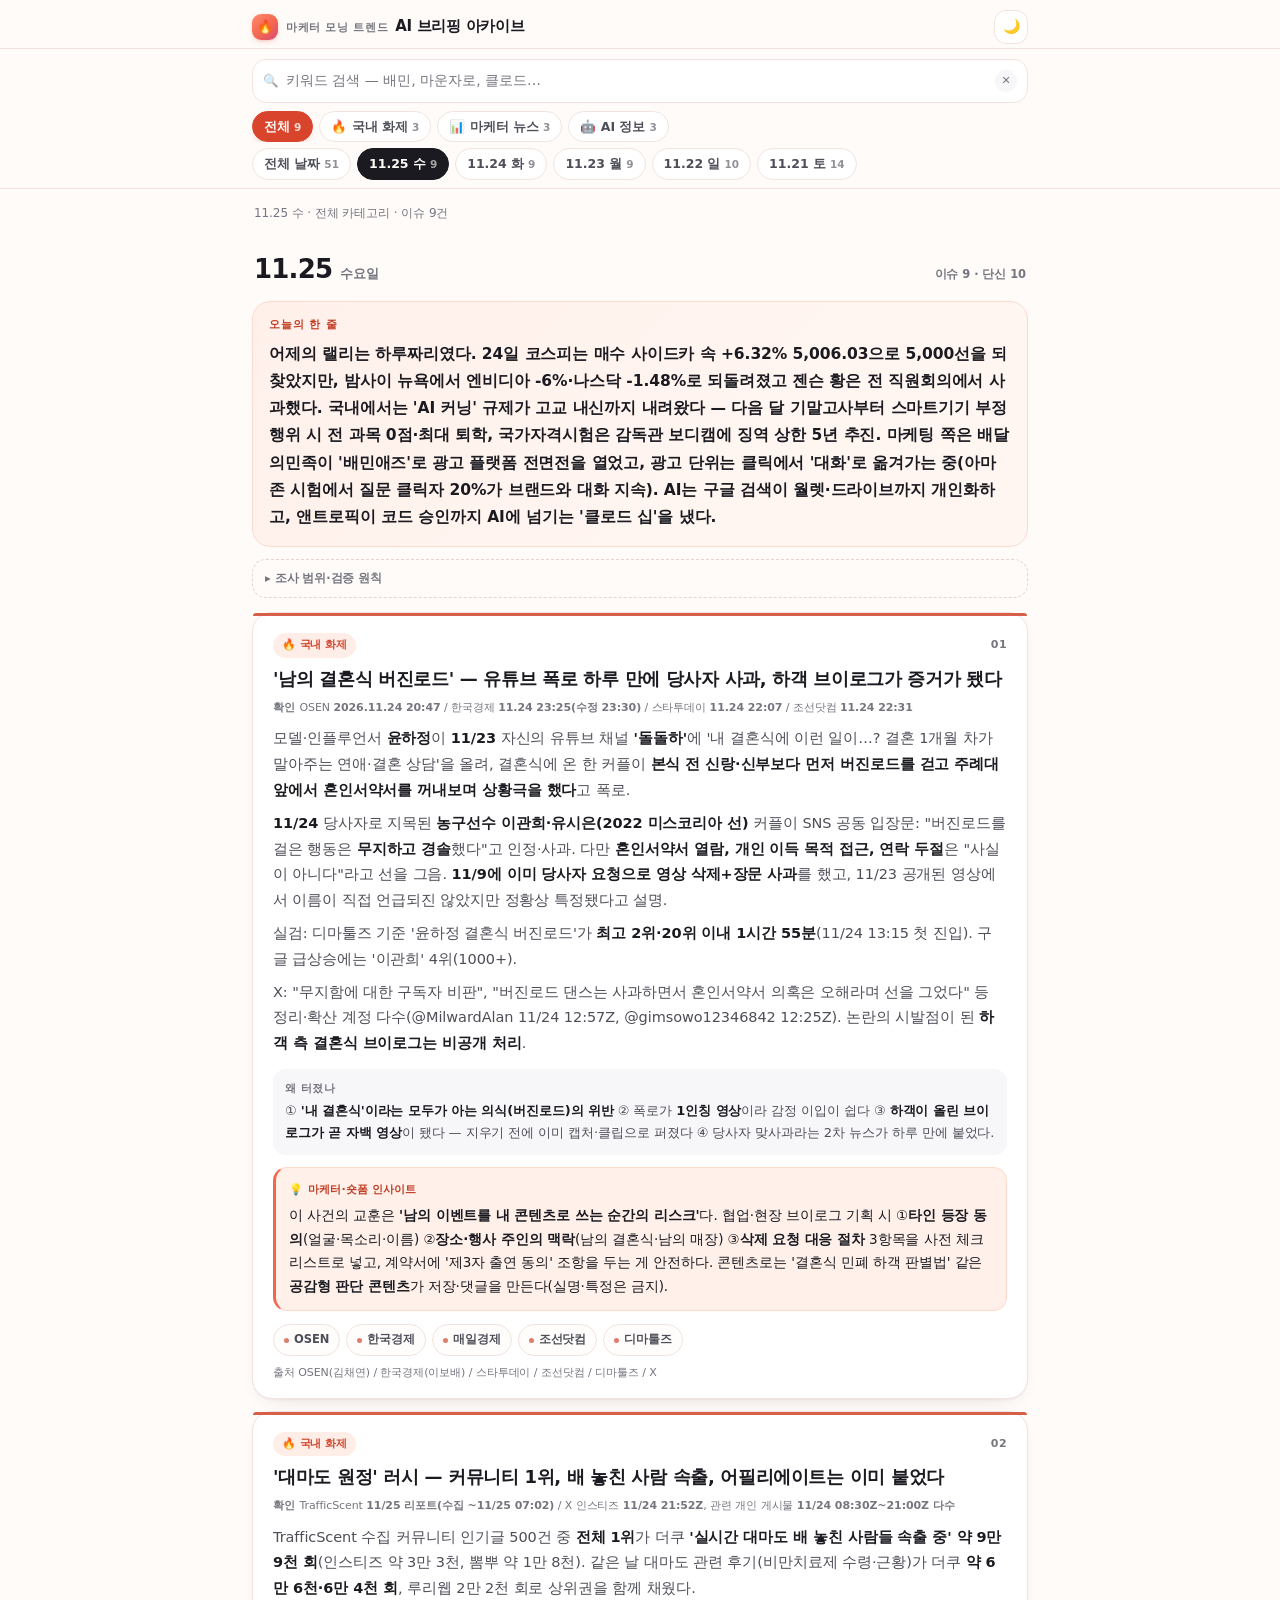
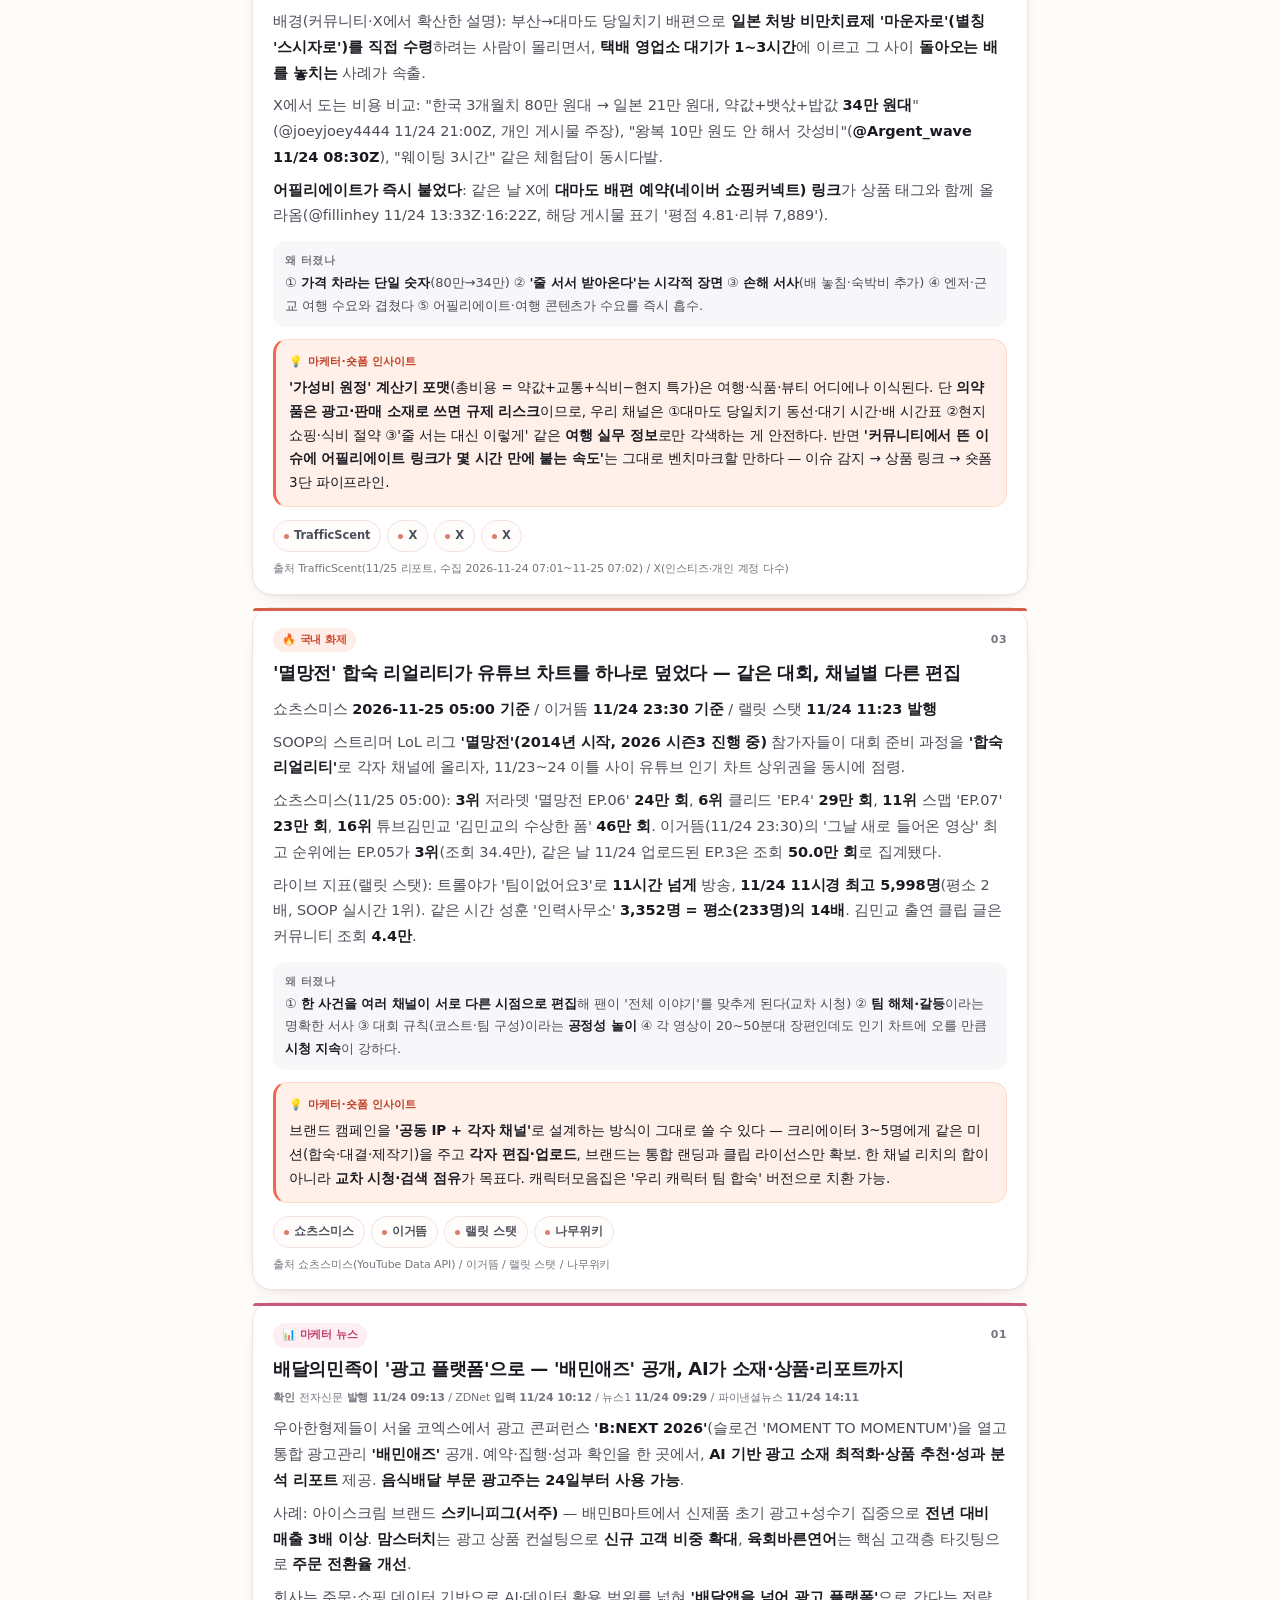
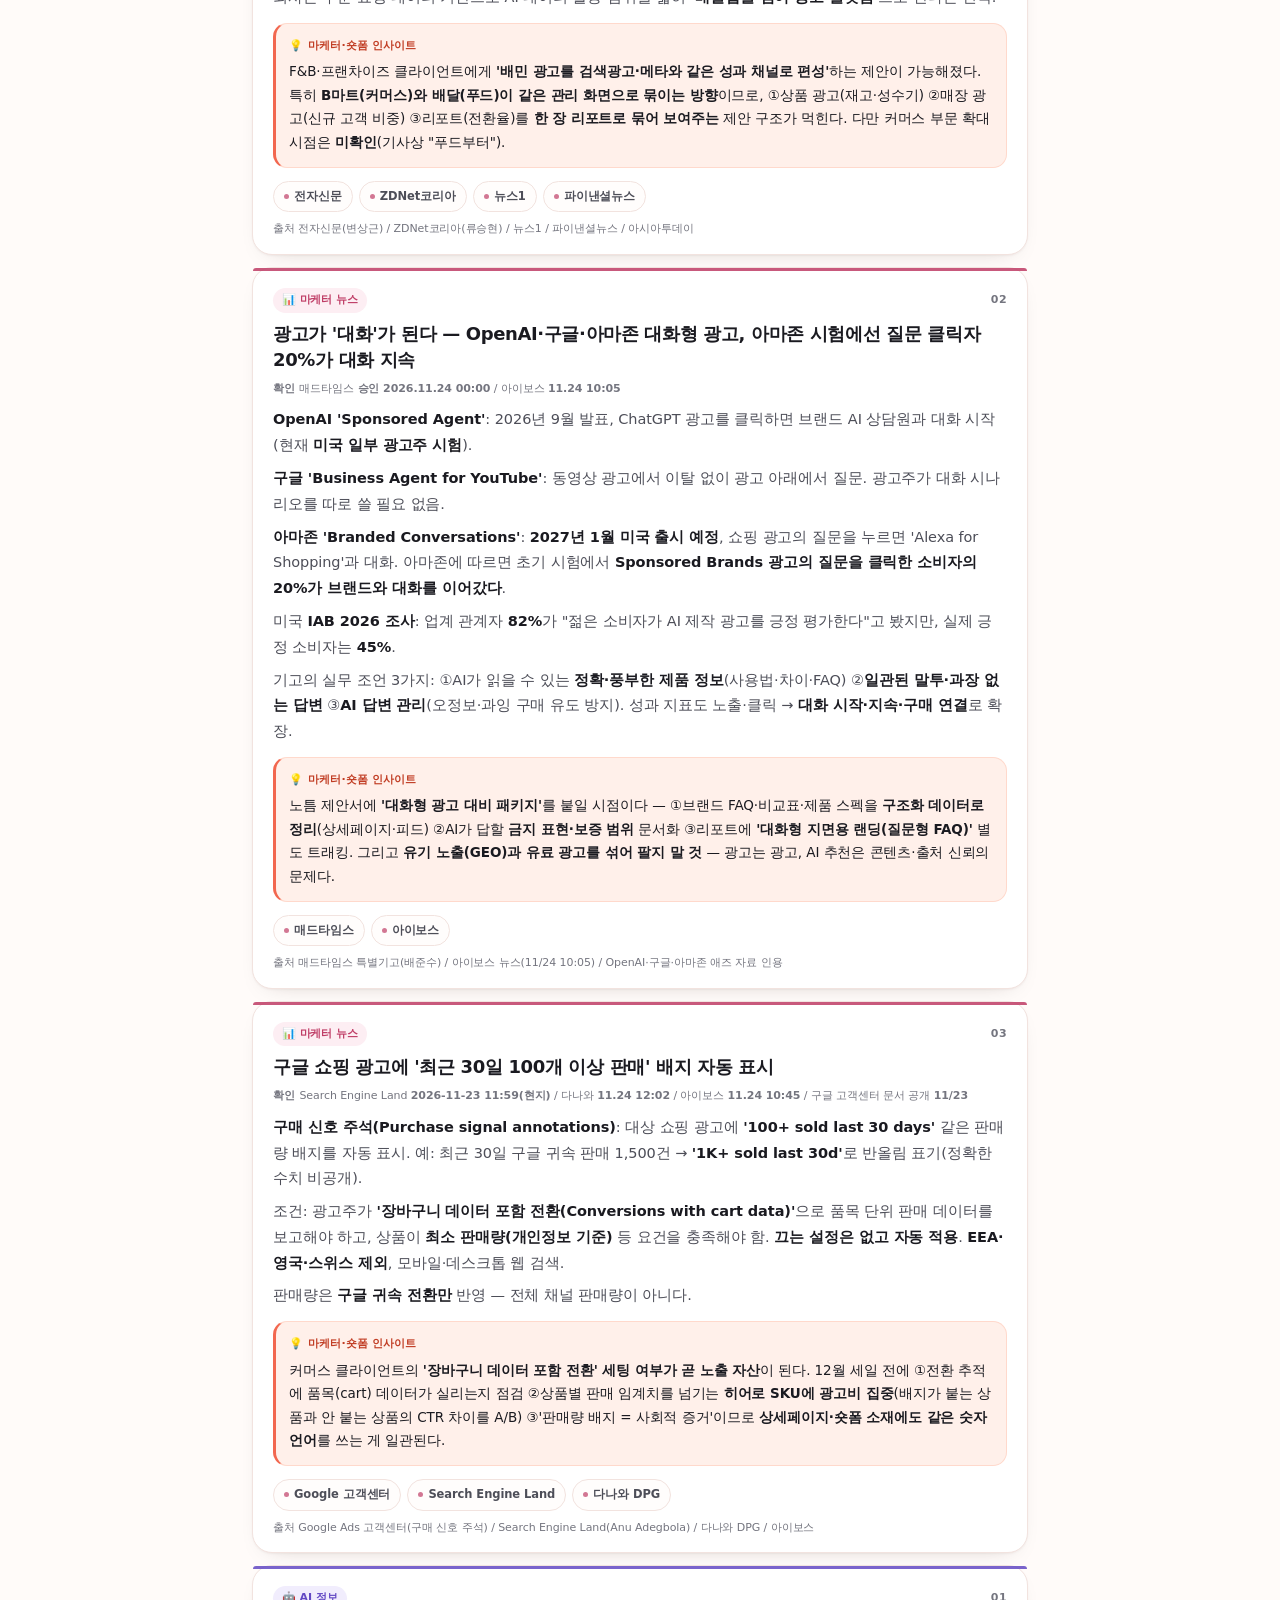
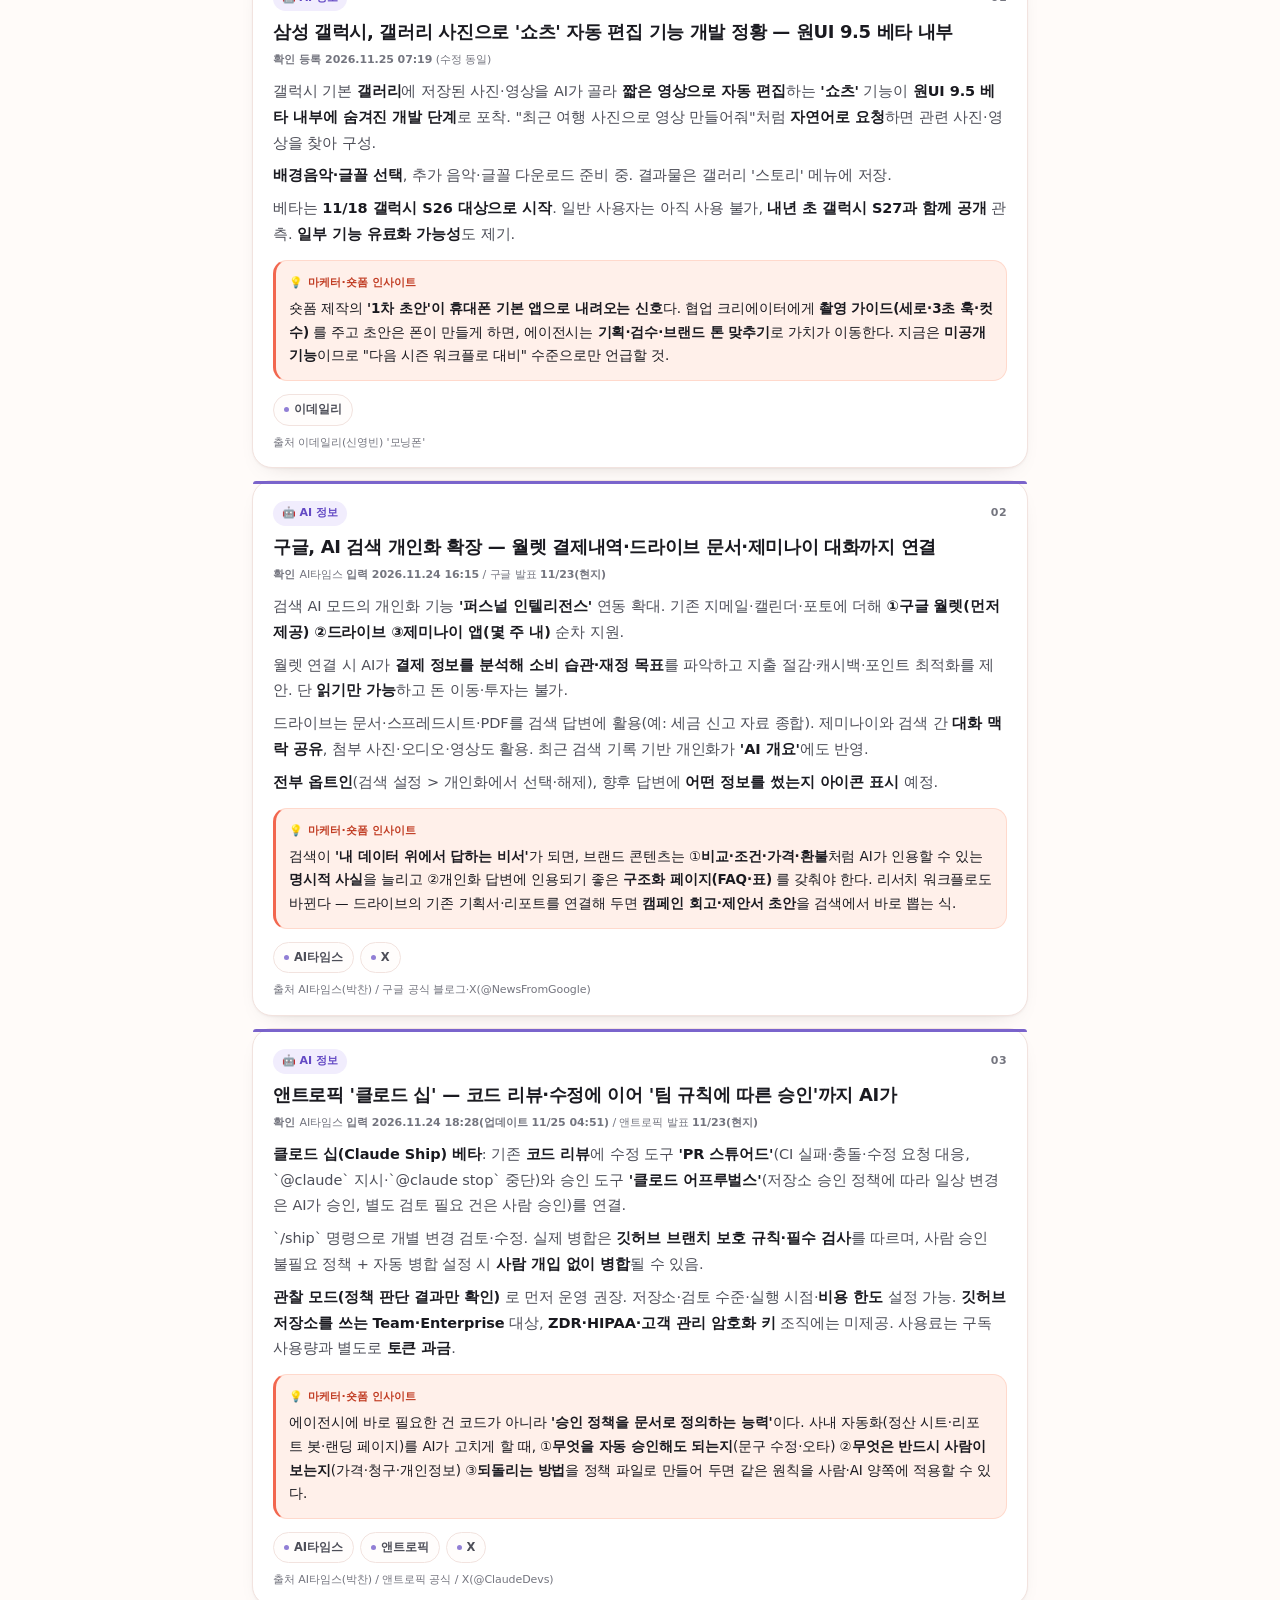
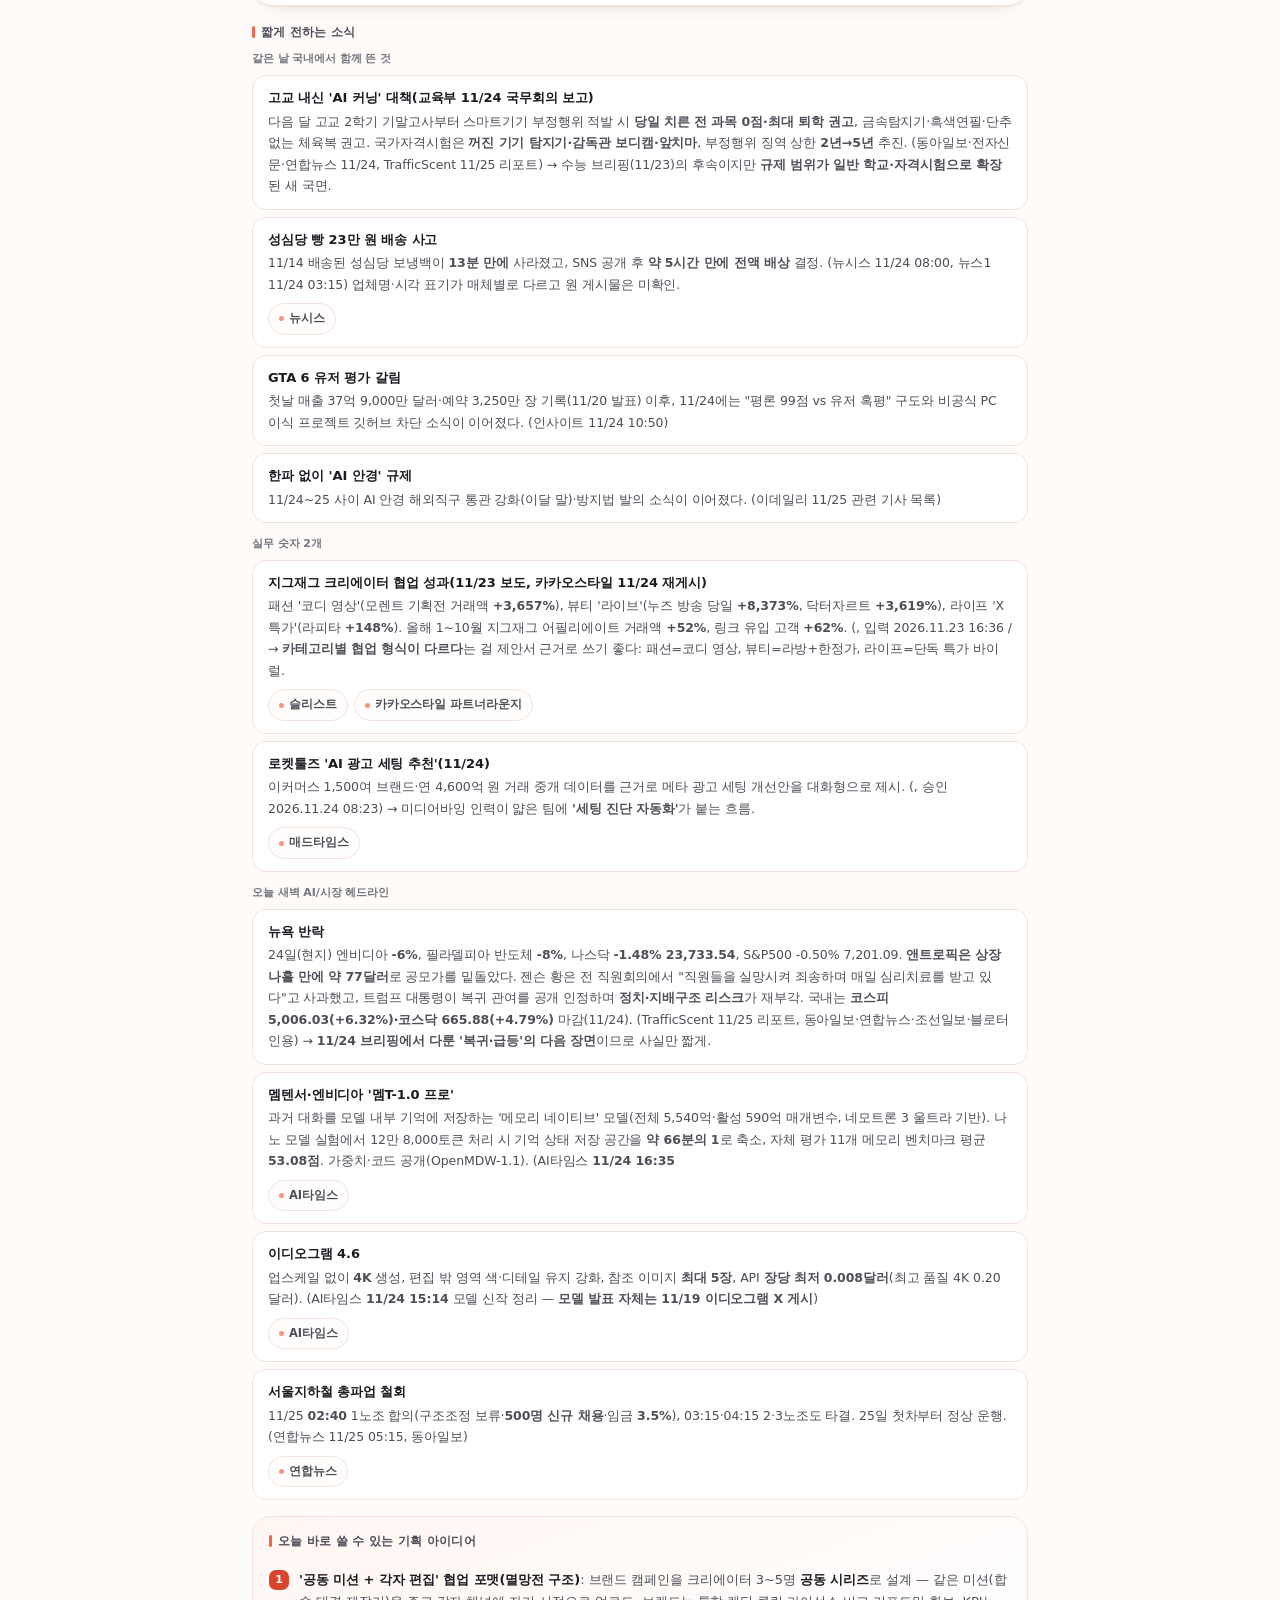
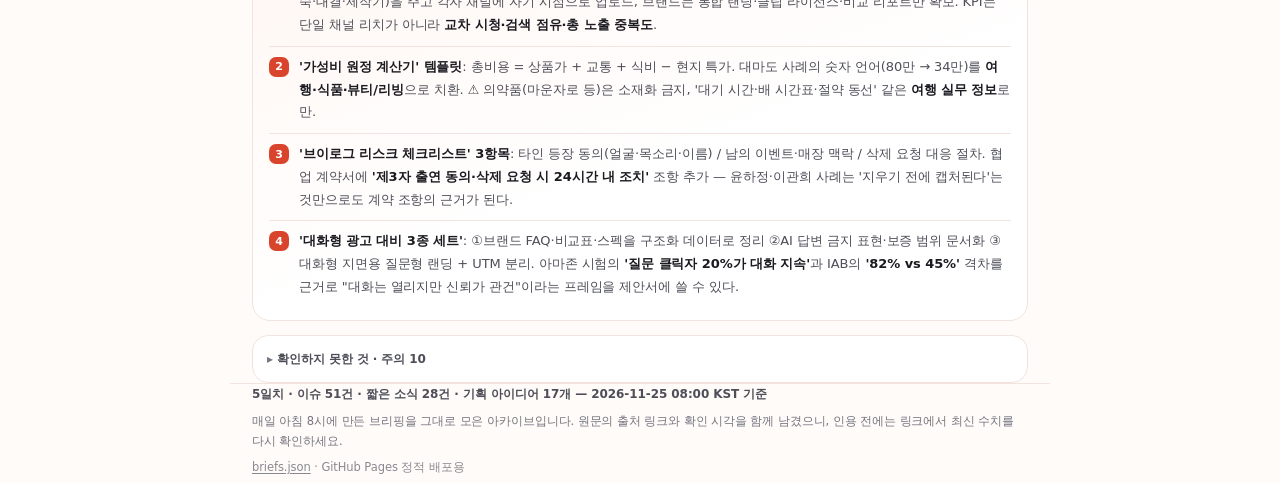
==== index.html @ ccf25262 "Deploy morning trend brief site (2026-11-21 ~ 11-25)" ====
<!doctype html>
<html lang="ko" data-theme="light">
<head>
<meta charset="utf-8">
<meta name="viewport" content="width=device-width, initial-scale=1, viewport-fit=cover">
<meta name="color-scheme" content="light dark">
<meta name="theme-color" content="#FFFBF9">
<title>모닝 트렌드 브리핑 · 마케터 AI 브리핑 아카이브</title>
<meta name="description" content="매일 아침 8시, 국내 화제·마케터 뉴스·AI 정보를 한 장에 정리한 마케터 모닝 트렌드 브리핑 아카이브. 날짜·카테고리·키워드로 검색.">
<link rel="manifest" href="./manifest.webmanifest">
<link rel="icon" href="./assets/icon-192.png" sizes="192x192" type="image/png">
<link rel="apple-touch-icon" href="./assets/apple-touch-icon.png">
<meta name="apple-mobile-web-app-capable" content="yes">
<meta name="apple-mobile-web-app-status-bar-style" content="default">
<meta name="apple-mobile-web-app-title" content="모닝 브리핑">
<link rel="stylesheet" href="./styles.css">
</head>
<body>
<a class="skip-link" href="#main">본문으로 바로 가기</a>

<header class="app-header" id="app-header">
  <div class="wrap header-inner">
    <div class="brand-row">
      <div class="brand">
        <span class="brand-mark" aria-hidden="true">🔥</span>
        <div class="brand-text">
          <p class="brand-kicker">마케터 모닝 트렌드</p>
          <p class="brand-title">AI 브리핑 아카이브</p>
        </div>
      </div>
      <button type="button" class="icon-btn" id="theme-toggle" aria-label="다크 모드로 전환">
        <span aria-hidden="true">🌙</span>
      </button>
    </div>
  </div>
</header>

<div class="filter-bar" id="filter-bar">
  <div class="wrap">
    <form class="search" id="search-form" role="search">
      <span class="search-icon" aria-hidden="true">🔍</span>
      <label class="visually-hidden" for="search-input">브리핑 키워드 검색</label>
      <input
        type="search"
        id="search-input"
        name="q"
        placeholder="키워드 검색 — 배민, 마운자로, 클로드…"
        autocomplete="off"
        autocapitalize="off"
        spellcheck="false"
        enterkeyhint="search">
      <button type="button" class="search-clear" id="search-clear" aria-label="검색어 지우기" hidden>✕</button>
    </form>

    <nav class="tabs" id="tabs" aria-label="카테고리 필터"></nav>
    <nav class="dates" id="dates" aria-label="날짜 선택"></nav>
  </div>
</div>

<main id="main" class="wrap" tabindex="-1">
  <p class="status" id="status" role="status" aria-live="polite"></p>
  <div id="results"></div>
</main>

<footer class="app-footer wrap">
  <p class="footer-meta" id="footer-meta">불러오는 중…</p>
  <p class="footer-note">
    매일 아침 8시에 만든 브리핑을 그대로 모은 아카이브입니다. 원문의 출처 링크와 확인 시각을 함께 남겼으니,
    인용 전에는 링크에서 최신 수치를 다시 확인하세요.
  </p>
  <p class="footer-note footer-note--dim">
    <a href="./data/briefs.json">briefs.json</a> · GitHub Pages 정적 배포용
  </p>
</footer>

<!-- file:// 로 열 때 fetch가 막히는 경우를 위한 오프라인 사본 (build_briefs.py가 생성) -->
<script src="./data/briefs.js" defer></script>
<script src="./app.js" defer></script>
</body>
</html>
---- styles.css ----
/* 모닝 트렌드 브리핑 — 모바일 우선 매거진 카드 UI
   순수 CSS. 외부 폰트/아이콘 요청 없음(GitHub Pages · 오프라인 동작). */

/* ---------- tokens ---------- */
:root {
  --bg: #fffbf9;
  --bg-soft: #fff6f2;
  --elev: #ffffff;
  --ink: #1a1a20;
  --ink-2: #4d4e58;
  --ink-3: #74757f;
  --line: #f2e3df;
  --line-strong: #e9d2cc;
  --accent: #f2674f;
  --accent-strong: #d9452c;
  --accent-ink: #c13d24;
  --accent-soft: #fff0ea;
  --accent-soft-line: #ffd9cc;
  --trend: #d1452c;
  --trend-soft: #ffeee8;
  --marketing: #bf3d66;
  --marketing-soft: #fdeef3;
  --ai: #6349c4;
  --ai-soft: #f1edfd;
  --why-bg: #f7f7f9;
  --chip-bg: #fffdfc;
  --header-bg: rgba(255, 251, 249, 0.9);
  --shadow: 0 1px 2px rgba(40, 20, 15, 0.04), 0 8px 24px -18px rgba(40, 20, 15, 0.35);
  --mark-bg: #ffe07a;
  --mark-ink: #241c00;
  --focus: #2f6fed;
  --radius: 20px;
}

[data-theme="dark"] {
  --bg: #131216;
  --bg-soft: #1a181d;
  --elev: #1d1b21;
  --ink: #f4f1f5;
  --ink-2: #c9c5ce;
  --ink-3: #918d99;
  --line: #2d2a32;
  --line-strong: #3b3743;
  --accent: #ff7c64;
  --accent-strong: #ff9a86;
  --accent-ink: #ff9a86;
  --accent-soft: #2a1c1a;
  --accent-soft-line: #4a2a24;
  --trend: #ff9b84;
  --trend-soft: #2b1d19;
  --marketing: #ff93b3;
  --marketing-soft: #2b1a20;
  --ai: #bcaeff;
  --ai-soft: #211c31;
  --why-bg: #232128;
  --chip-bg: #232128;
  --header-bg: rgba(19, 18, 22, 0.9);
  --shadow: 0 1px 2px rgba(0, 0, 0, 0.4), 0 10px 30px -20px rgba(0, 0, 0, 0.8);
  --mark-bg: #7d6200;
  --mark-ink: #fff3c4;
}

/* ---------- base ---------- */
*, *::before, *::after { box-sizing: border-box; }

html { -webkit-text-size-adjust: 100%; }

body {
  margin: 0;
  background: var(--bg);
  color: var(--ink);
  font-family: "Pretendard Variable", Pretendard, -apple-system, BlinkMacSystemFont,
    "Apple SD Gothic Neo", "Malgun Gothic", system-ui, "Segoe UI", Roboto, sans-serif;
  font-size: 15px;
  line-height: 1.7;
  letter-spacing: -0.005em;
  -webkit-font-smoothing: antialiased;
  text-rendering: optimizeLegibility;
  overflow-wrap: anywhere;
}

a { color: var(--accent-ink); }
a:hover { color: var(--accent); }
.inline-link {
  color: var(--accent-ink);
  text-decoration: underline;
  text-decoration-thickness: 1px;
  text-underline-offset: 2px;
}

button { font: inherit; color: inherit; }

:focus-visible {
  outline: 2px solid var(--focus);
  outline-offset: 2px;
  border-radius: 6px;
}

mark {
  background: var(--mark-bg);
  color: var(--mark-ink);
  border-radius: 3px;
  padding: 0 1px;
}

.visually-hidden {
  position: absolute;
  width: 1px; height: 1px;
  margin: -1px; padding: 0;
  overflow: hidden;
  clip: rect(0 0 0 0);
  white-space: nowrap;
  border: 0;
}

.skip-link {
  position: absolute;
  left: -9999px;
  top: 8px;
  z-index: 100;
  padding: 10px 14px;
  background: var(--elev);
  border: 1px solid var(--line-strong);
  border-radius: 10px;
  font-size: 13px;
}
.skip-link:focus { left: 16px; }

.wrap {
  width: 100%;
  max-width: 760px;
  margin: 0 auto;
  padding: 0 16px;
}

/* ---------- header ---------- */
.app-header { padding: 10px 0 4px; }

.filter-bar {
  position: sticky;
  top: 0;
  z-index: 30;
  background: var(--header-bg);
  -webkit-backdrop-filter: saturate(180%) blur(16px);
  backdrop-filter: saturate(180%) blur(16px);
  border-top: 1px solid var(--line);
  border-bottom: 1px solid var(--line);
  padding: 8px 0 2px;
  transition: box-shadow 0.2s ease;
}
.filter-bar.is-stuck { box-shadow: 0 10px 24px -20px rgba(60, 25, 18, 0.55); }

.header-inner { display: flex; flex-direction: column; }

.brand-row {
  display: flex;
  align-items: center;
  justify-content: space-between;
  gap: 10px;
}

.brand { display: flex; align-items: center; gap: 8px; min-width: 0; }

.brand-mark {
  display: grid;
  place-items: center;
  width: 26px; height: 26px;
  border-radius: 9px;
  background: linear-gradient(140deg, #ff8a6e, #f2674f 55%, #d94b7a);
  font-size: 13px;
  box-shadow: 0 2px 6px -3px rgba(217, 75, 61, 0.7);
  flex: none;
}

.brand-text { display: flex; align-items: baseline; gap: 7px; min-width: 0; }
.brand-kicker {
  margin: 0;
  font-size: 10.5px;
  font-weight: 700;
  letter-spacing: 0.06em;
  color: var(--ink-3);
  white-space: nowrap;
}
.brand-title {
  margin: 0;
  font-size: 14px;
  font-weight: 800;
  letter-spacing: -0.02em;
  white-space: nowrap;
  overflow: hidden;
  text-overflow: ellipsis;
}

.icon-btn {
  flex: none;
  width: 34px; height: 34px;
  display: grid;
  place-items: center;
  border: 1px solid var(--line);
  border-radius: 12px;
  background: var(--elev);
  font-size: 14px;
  cursor: pointer;
  transition: border-color 0.15s ease, transform 0.15s ease;
}
.icon-btn:hover { border-color: var(--line-strong); }
.icon-btn:active { transform: scale(0.96); }

/* search */
.search {
  position: relative;
  display: flex;
  align-items: center;
  background: var(--elev);
  border: 1px solid var(--line);
  border-radius: 14px;
  padding: 0 10px;
  transition: border-color 0.15s ease, box-shadow 0.15s ease;
}
.search:focus-within {
  border-color: var(--accent);
  box-shadow: 0 0 0 3px color-mix(in srgb, var(--accent) 16%, transparent);
}
.search-icon { font-size: 12.5px; opacity: 0.6; margin-right: 7px; }
.search input {
  flex: 1;
  min-width: 0;
  border: 0;
  background: transparent;
  color: var(--ink);
  font: inherit;
  font-size: 14px;
  padding: 9px 0;
  outline: none;
  appearance: none;
}
.search input::-webkit-search-cancel-button { display: none; }
.search input::placeholder { color: var(--ink-3); }
.search-clear {
  flex: none;
  border: 0;
  background: var(--why-bg);
  color: var(--ink-3);
  width: 22px; height: 22px;
  border-radius: 50%;
  font-size: 11px;
  cursor: pointer;
  display: grid;
  place-items: center;
}

/* tabs + date chips */
.tabs, .dates {
  display: flex;
  gap: 6px;
  overflow-x: auto;
  scrollbar-width: none;
  -webkit-overflow-scrolling: touch;
  scroll-snap-type: x proximity;
}
.tabs::-webkit-scrollbar, .dates::-webkit-scrollbar { display: none; }
.tabs { margin-top: 8px; }
.dates { margin-top: 6px; padding-bottom: 6px; }

.tab, .date-chip {
  flex: none;
  scroll-snap-align: start;
  display: inline-flex;
  align-items: baseline;
  gap: 4px;
  border: 1px solid var(--line);
  background: var(--elev);
  color: var(--ink-2);
  border-radius: 999px;
  padding: 6px 11px;
  font-size: 12.5px;
  font-weight: 600;
  line-height: 1.4;
  cursor: pointer;
  white-space: nowrap;
  transition: background 0.15s ease, border-color 0.15s ease, color 0.15s ease;
}
.tab:hover, .date-chip:hover { border-color: var(--line-strong); color: var(--ink); }

.tab[aria-pressed="true"] {
  background: var(--accent-strong);
  border-color: var(--accent-strong);
  color: #fff;
  box-shadow: 0 4px 12px -8px var(--accent-strong);
}
[data-theme="dark"] .tab[aria-pressed="true"] { color: #1a1a20; }
[data-theme="dark"] .ideas-list li::before { color: #1a1a20; }
.date-chip[aria-pressed="true"] {
  background: var(--ink);
  border-color: var(--ink);
  color: var(--bg);
}
.tab .count, .date-chip .count {
  font-size: 10.5px;
  font-weight: 600;
  opacity: 0.62;
  font-variant-numeric: tabular-nums;
}
.tab[aria-pressed="true"] .count { opacity: 0.8; }

/* ---------- main ---------- */
main { padding-bottom: 40px; }
main:focus { outline: none; }

.status {
  margin: 14px 2px 2px;
  font-size: 12px;
  color: var(--ink-3);
  font-variant-numeric: tabular-nums;
}

.banner {
  display: flex;
  align-items: center;
  gap: 10px;
  flex-wrap: wrap;
  margin: 12px 0 0;
  padding: 10px 12px;
  border-radius: 14px;
  background: var(--accent-soft);
  border: 1px solid var(--accent-soft-line);
  font-size: 12.5px;
  color: var(--ink-2);
}
.banner-text { flex: 1; min-width: 180px; }
.banner button {
  border: 1px solid var(--accent);
  background: transparent;
  color: var(--accent-ink);
  border-radius: 999px;
  padding: 4px 10px;
  font-size: 12px;
  font-weight: 700;
  cursor: pointer;
}

/* day */
.day { margin-top: 22px; }

.day-head {
  display: flex;
  align-items: baseline;
  flex-wrap: wrap;
  gap: 8px;
  padding: 2px 2px 10px;
}
.day-date {
  margin: 0;
  font-size: 23px;
  font-weight: 800;
  letter-spacing: -0.03em;
  font-variant-numeric: tabular-nums;
}
.day-week { font-size: 13px; font-weight: 600; color: var(--ink-3); }
.day-count {
  margin-left: auto;
  font-size: 11.5px;
  font-weight: 600;
  color: var(--ink-3);
  font-variant-numeric: tabular-nums;
}

/* headline */
.headline {
  position: relative;
  background: linear-gradient(135deg, var(--accent-soft), var(--bg-soft) 70%);
  border: 1px solid var(--accent-soft-line);
  border-radius: 18px;
  padding: 14px 16px 15px;
  margin-bottom: 14px;
}
.headline-label {
  display: block;
  font-size: 11px;
  font-weight: 800;
  letter-spacing: 0.08em;
  color: var(--accent-ink);
  margin-bottom: 6px;
}
.headline-text {
  margin: 0;
  font-size: 14.5px;
  line-height: 1.75;
  font-weight: 600;
  color: var(--ink);
}
.headline-text strong { font-weight: 800; }

/* meta (조사 범위) */
.day-meta {
  margin: -2px 0 14px;
  border: 1px dashed var(--line-strong);
  border-radius: 14px;
  padding: 2px 12px;
  background: transparent;
}
.day-meta > summary {
  cursor: pointer;
  font-size: 11.5px;
  font-weight: 700;
  color: var(--ink-3);
  padding: 7px 0;
  list-style: none;
}
.day-meta > summary::-webkit-details-marker { display: none; }
.day-meta > summary::before { content: "▸ "; }
.day-meta[open] > summary::before { content: "▾ "; }
.day-meta-body { padding: 0 0 8px; }
.meta-row {
  display: flex;
  gap: 8px;
  font-size: 12px;
  line-height: 1.65;
  color: var(--ink-3);
  padding: 4px 0;
  border-top: 1px solid var(--line);
}
.meta-label { flex: none; font-weight: 700; color: var(--ink-2); min-width: 52px; }
.meta-value { flex: 1; min-width: 0; }
.meta-extra { font-size: 11px; font-weight: 600; color: var(--ink-2); margin-bottom: 1px; }

/* ---------- cards ---------- */
.cards { display: flex; flex-direction: column; gap: 12px; }

.card {
  position: relative;
  background: var(--elev);
  border: 1px solid var(--line);
  border-radius: var(--radius);
  padding: 15px 16px 14px;
  box-shadow: var(--shadow);
}
.card::after {
  content: "";
  position: absolute;
  inset: 0 0 auto 0;
  height: 3px;
  border-radius: var(--radius) var(--radius) 0 0;
  background: var(--card-accent, var(--accent));
  opacity: 0.85;
}
.card--trend { --card-accent: var(--trend); }
.card--marketing { --card-accent: var(--marketing); }
.card--ai { --card-accent: var(--ai); }

.card-head {
  display: flex;
  align-items: center;
  justify-content: space-between;
  gap: 8px;
  margin-top: 2px;
}
.badge {
  display: inline-flex;
  align-items: center;
  gap: 4px;
  font-size: 11px;
  font-weight: 800;
  letter-spacing: -0.01em;
  padding: 3px 9px;
  border-radius: 999px;
  background: var(--trend-soft);
  color: var(--trend);
}
.badge--marketing { background: var(--marketing-soft); color: var(--marketing); }
.badge--ai { background: var(--ai-soft); color: var(--ai); }
.card-no {
  font-size: 11px;
  font-weight: 700;
  color: var(--ink-3);
  font-variant-numeric: tabular-nums;
  letter-spacing: 0.04em;
}

.card-title {
  margin: 8px 0 0;
  font-size: 16.5px;
  line-height: 1.48;
  font-weight: 800;
  letter-spacing: -0.02em;
  text-wrap: pretty;
}

.checked {
  margin: 6px 0 0;
  font-size: 11px;
  line-height: 1.6;
  color: var(--ink-3);
}
.checked-label {
  font-weight: 800;
  color: var(--ink-3);
  letter-spacing: 0.02em;
  margin-right: 4px;
}

.card-summary {
  margin-top: 10px;
  font-size: 14px;
  line-height: 1.78;
  color: var(--ink-2);
}
.card-summary p, .card-summary .line { margin: 0 0 7px; }
.card-summary p:last-child, .card-summary .line:last-child { margin-bottom: 0; }
.card-summary .bullet {
  position: relative;
  padding-left: 13px;
  margin: 0 0 6px;
}
.card-summary .bullet::before {
  content: "";
  position: absolute;
  left: 1px;
  top: 0.72em;
  width: 4px; height: 4px;
  border-radius: 50%;
  background: var(--card-accent, var(--accent));
  opacity: 0.55;
}
.card-summary strong { color: var(--ink); font-weight: 700; }

.card-summary.is-clamped {
  max-height: 12.6em;
  overflow: hidden;
  -webkit-mask-image: linear-gradient(180deg, #000 62%, transparent 100%);
  mask-image: linear-gradient(180deg, #000 62%, transparent 100%);
}

.more-btn {
  margin-top: 8px;
  border: 0;
  background: transparent;
  padding: 4px 0;
  font-size: 12px;
  font-weight: 800;
  color: var(--accent-ink);
  cursor: pointer;
  display: inline-flex;
  align-items: center;
  gap: 4px;
}

/* why box */
.why {
  margin-top: 12px;
  padding: 10px 12px;
  border-radius: 13px;
  background: var(--why-bg);
  font-size: 13px;
  line-height: 1.72;
  color: var(--ink-2);
}
.why-label {
  display: block;
  font-size: 10.5px;
  font-weight: 800;
  letter-spacing: 0.05em;
  color: var(--ink-3);
  margin-bottom: 3px;
}
.why strong { color: var(--ink); font-weight: 700; }

/* insight highlight */
.insight {
  margin-top: 12px;
  padding: 12px 13px;
  border-radius: 14px;
  background: var(--accent-soft);
  border: 1px solid var(--accent-soft-line);
  border-left: 3px solid var(--accent);
  font-size: 13.5px;
  line-height: 1.75;
  color: var(--ink);
}
.insight-label {
  display: flex;
  align-items: center;
  gap: 5px;
  font-size: 11px;
  font-weight: 800;
  letter-spacing: 0.01em;
  color: var(--accent-ink);
  margin-bottom: 5px;
}
.insight strong { font-weight: 800; }

.note {
  margin: 11px 0 0;
  padding-left: 9px;
  border-left: 2px dotted var(--line-strong);
  font-size: 12px;
  line-height: 1.65;
  color: var(--ink-3);
}
.note strong { color: var(--ink-2); }

/* sources */
.sources {
  display: flex;
  flex-wrap: wrap;
  gap: 6px;
  margin-top: 13px;
}
.chip {
  display: inline-flex;
  align-items: center;
  gap: 5px;
  max-width: 100%;
  padding: 5px 10px;
  border: 1px solid var(--line);
  border-radius: 999px;
  background: var(--chip-bg);
  font-size: 11.5px;
  font-weight: 600;
  color: var(--ink-2);
  text-decoration: none;
  transition: border-color 0.15s ease, color 0.15s ease, background 0.15s ease;
}
.chip:hover { border-color: var(--accent); color: var(--accent-ink); background: var(--accent-soft); }
.chip-dot {
  width: 5px; height: 5px;
  border-radius: 50%;
  background: var(--card-accent, var(--accent));
  opacity: 0.7;
  flex: none;
}
.chip-label { overflow: hidden; text-overflow: ellipsis; white-space: nowrap; }

.source-text {
  margin: 8px 0 0;
  font-size: 11px;
  line-height: 1.6;
  color: var(--ink-3);
}

/* ---------- extras ---------- */
.extras { margin-top: 16px; }

.block-title {
  display: flex;
  align-items: center;
  gap: 6px;
  margin: 0 0 8px;
  font-size: 12px;
  font-weight: 800;
  letter-spacing: 0.02em;
  color: var(--ink-2);
}
.block-title::before {
  content: "";
  width: 3px; height: 12px;
  border-radius: 2px;
  background: var(--accent);
}

.extra-group + .extra-group { margin-top: 12px; }
.extra-group-label {
  margin: 0 0 6px;
  font-size: 11px;
  font-weight: 700;
  color: var(--ink-3);
}
.extra {
  padding: 11px 13px;
  border: 1px solid var(--line);
  border-radius: 14px;
  background: var(--elev);
  margin-bottom: 7px;
}
.extra-title {
  margin: 0 0 3px;
  font-size: 13px;
  font-weight: 800;
  line-height: 1.5;
  color: var(--ink);
}
.extra-body {
  margin: 0;
  font-size: 12.5px;
  line-height: 1.72;
  color: var(--ink-2);
}
.extra-body p { margin: 0 0 5px; }
.extra-body p:last-child { margin-bottom: 0; }
.extra .sources { margin-top: 8px; }

/* ---------- ideas ---------- */
.ideas {
  margin-top: 16px;
  padding: 14px 16px 12px;
  border-radius: 18px;
  background: linear-gradient(160deg, var(--bg-soft), var(--elev) 60%);
  border: 1px solid var(--line);
}
.ideas-list {
  margin: 0;
  padding-left: 0;
  list-style: none;
  counter-reset: idea;
}
.ideas-list li {
  counter-increment: idea;
  position: relative;
  padding: 9px 0 9px 30px;
  font-size: 13px;
  line-height: 1.75;
  color: var(--ink-2);
  border-top: 1px solid var(--line);
}
.ideas-list li:first-child { border-top: 0; }
.ideas-list li::before {
  content: counter(idea);
  position: absolute;
  left: 0;
  top: 10px;
  width: 20px; height: 20px;
  display: grid;
  place-items: center;
  border-radius: 7px;
  background: var(--accent-strong);
  color: #fff;
  font-size: 11px;
  font-weight: 800;
  font-variant-numeric: tabular-nums;
}
.ideas-list strong { color: var(--ink); font-weight: 800; }

/* ---------- caveats ---------- */
.caveats {
  margin-top: 14px;
  border: 1px solid var(--line);
  border-radius: 16px;
  background: var(--elev);
  padding: 2px 14px;
}
.caveats > summary {
  cursor: pointer;
  list-style: none;
  padding: 11px 0;
  font-size: 12px;
  font-weight: 800;
  color: var(--ink-2);
}
.caveats > summary::-webkit-details-marker { display: none; }
.caveats > summary::before { content: "▸ "; color: var(--ink-3); }
.caveats[open] > summary::before { content: "▾ "; }
.caveats-list {
  margin: 0 0 10px;
  padding: 0 0 0 2px;
  list-style: none;
}
.caveats-list li {
  position: relative;
  padding: 6px 0 6px 12px;
  font-size: 12px;
  line-height: 1.7;
  color: var(--ink-3);
  border-top: 1px solid var(--line);
}
.caveats-list li::before {
  content: "·";
  position: absolute;
  left: 2px;
  color: var(--ink-3);
}
.caveats-list strong { color: var(--ink-2); font-weight: 700; }

/* ---------- states ---------- */
.empty {
  margin: 34px auto;
  max-width: 420px;
  text-align: center;
  padding: 26px 20px;
  border: 1px dashed var(--line-strong);
  border-radius: 18px;
  background: var(--elev);
}
.empty-emoji { font-size: 26px; display: block; margin-bottom: 8px; }
.empty-title { margin: 0 0 4px; font-size: 15px; font-weight: 800; }
.empty-body { margin: 0; font-size: 13px; color: var(--ink-3); line-height: 1.7; }
.empty button {
  margin-top: 14px;
  border: 1px solid var(--accent-strong);
  background: var(--accent-strong);
  color: #fff;
  border-radius: 999px;
  padding: 8px 16px;
  font-size: 13px;
  font-weight: 700;
  cursor: pointer;
}

.skeleton { display: flex; flex-direction: column; gap: 12px; margin-top: 18px; }
.skeleton-card {
  height: 148px;
  border-radius: var(--radius);
  border: 1px solid var(--line);
  background: linear-gradient(100deg, var(--elev) 30%, var(--why-bg) 50%, var(--elev) 70%);
  background-size: 220% 100%;
  animation: shimmer 1.5s ease-in-out infinite;
}
@keyframes shimmer { from { background-position: 130% 0; } to { background-position: -30% 0; } }

.error {
  margin: 30px auto;
  padding: 20px;
  border-radius: 16px;
  background: var(--accent-soft);
  border: 1px solid var(--accent-soft-line);
  font-size: 13px;
  line-height: 1.75;
  color: var(--ink-2);
}
.error strong { color: var(--accent-ink); }
.error code {
  font-size: 12px;
  background: var(--elev);
  border: 1px solid var(--line);
  border-radius: 6px;
  padding: 1px 5px;
}

/* ---------- footer ---------- */
.app-footer {
  border-top: 1px solid var(--line);
  padding-top: 16px;
  padding-bottom: calc(28px + env(safe-area-inset-bottom));
}
.footer-meta {
  margin: 0 0 8px;
  font-size: 12px;
  font-weight: 700;
  color: var(--ink-2);
  font-variant-numeric: tabular-nums;
}
.footer-note {
  margin: 0 0 6px;
  font-size: 11.5px;
  line-height: 1.7;
  color: var(--ink-3);
}
.footer-note--dim { opacity: 0.85; }
.footer-note a { color: var(--ink-3); text-decoration: underline; text-underline-offset: 2px; }

/* ---------- responsive ---------- */
@media (min-width: 640px) {
  body { font-size: 15.5px; }
  .wrap { padding: 0 22px; }
  .brand-kicker { font-size: 11px; }
  .brand-title { font-size: 15px; }
  .filter-bar { padding-top: 10px; }
  .card { padding: 18px 20px 16px; }
  .card-title { font-size: 18px; }
  .card-summary { font-size: 14.5px; }
  .headline-text { font-size: 15.5px; }
  .day-date { font-size: 26px; }
  .extra { padding: 12px 15px; }
}

@media (min-width: 900px) {
  .wrap { max-width: 820px; }
  .card-summary.is-clamped { max-height: none; -webkit-mask-image: none; mask-image: none; }
  .more-btn { display: none; }
}

@media (prefers-reduced-motion: reduce) {
  * { animation-duration: 0.001ms !important; animation-iteration-count: 1 !important; transition-duration: 0.001ms !important; }
}

@media print {
  .app-header, .filter-bar, .tabs, .dates, .search, .more-btn, .skip-link, .icon-btn { display: none !important; }
  body { background: #fff; }
  .card { break-inside: avoid; box-shadow: none; }
  .caveats, .day-meta { display: block; }
  .caveats > summary, .day-meta > summary { display: none; }
  .caveats-list, .day-meta-body { display: block !important; }
}
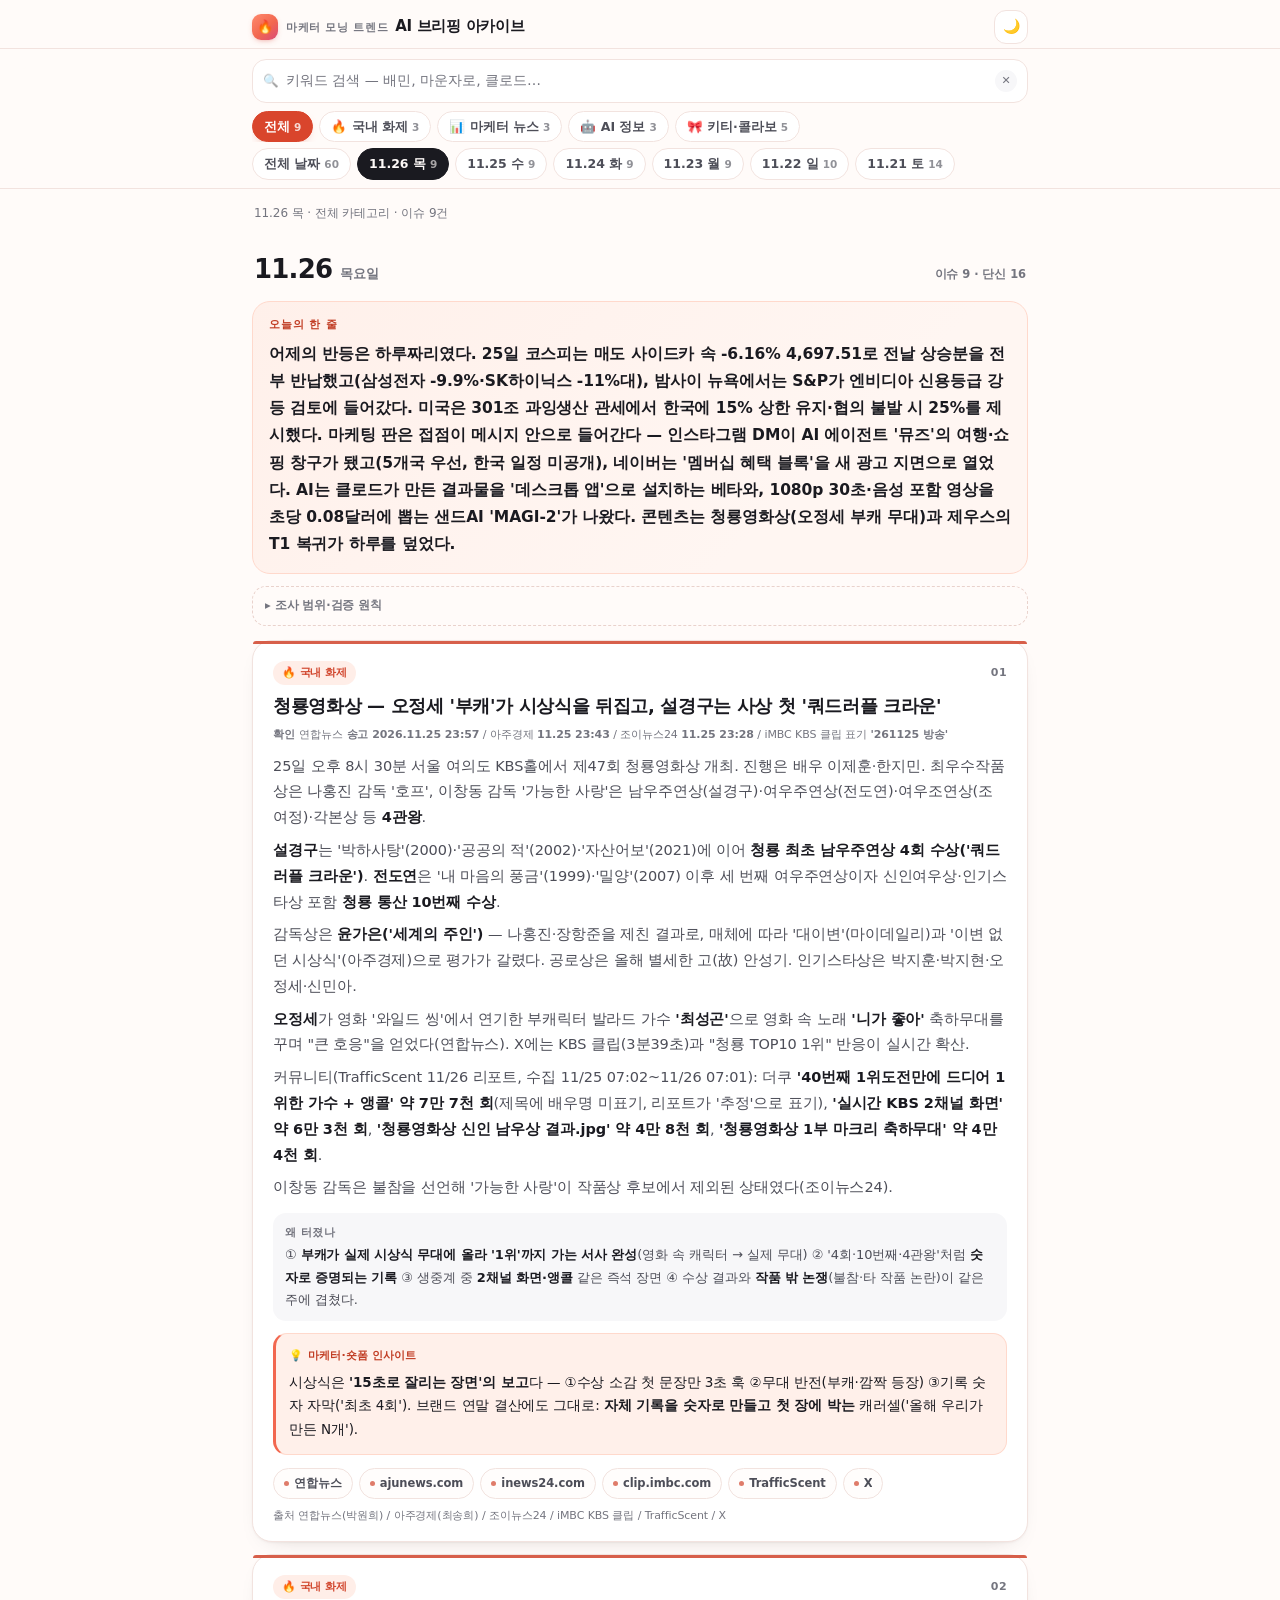
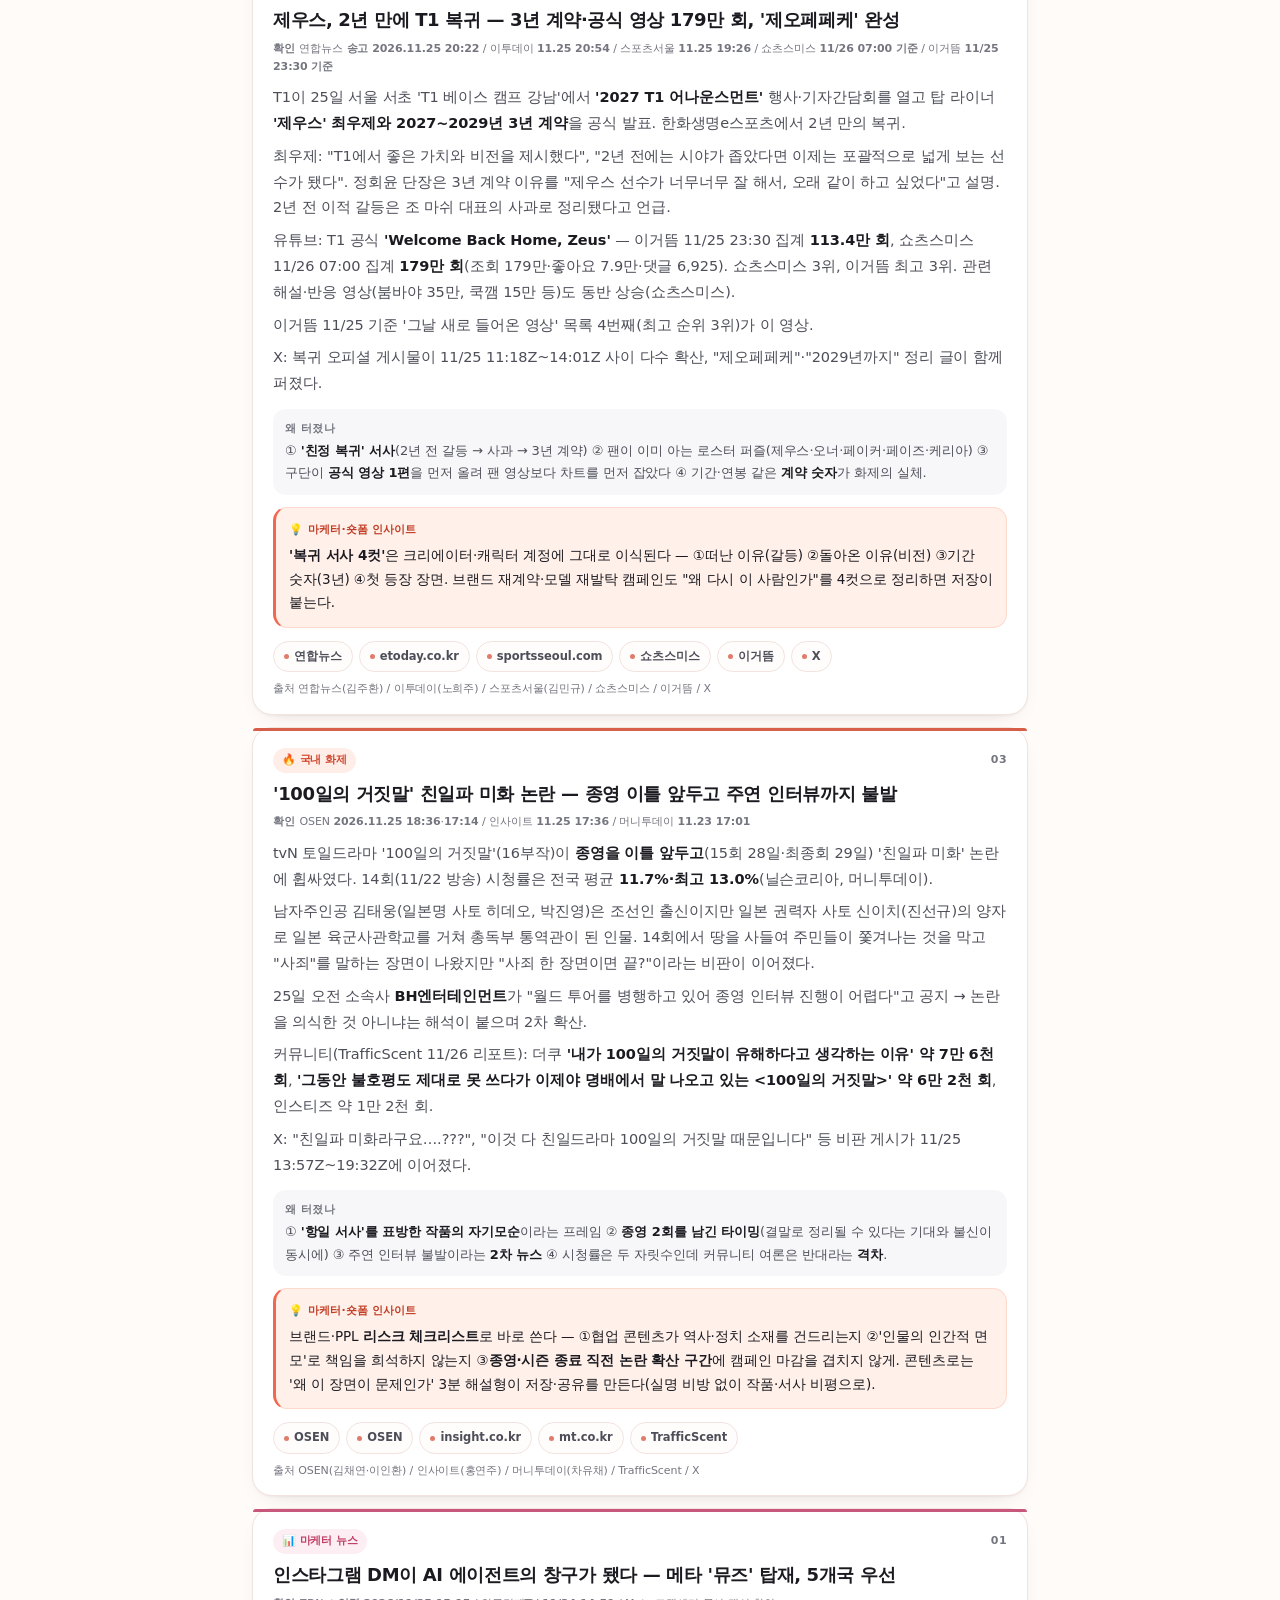
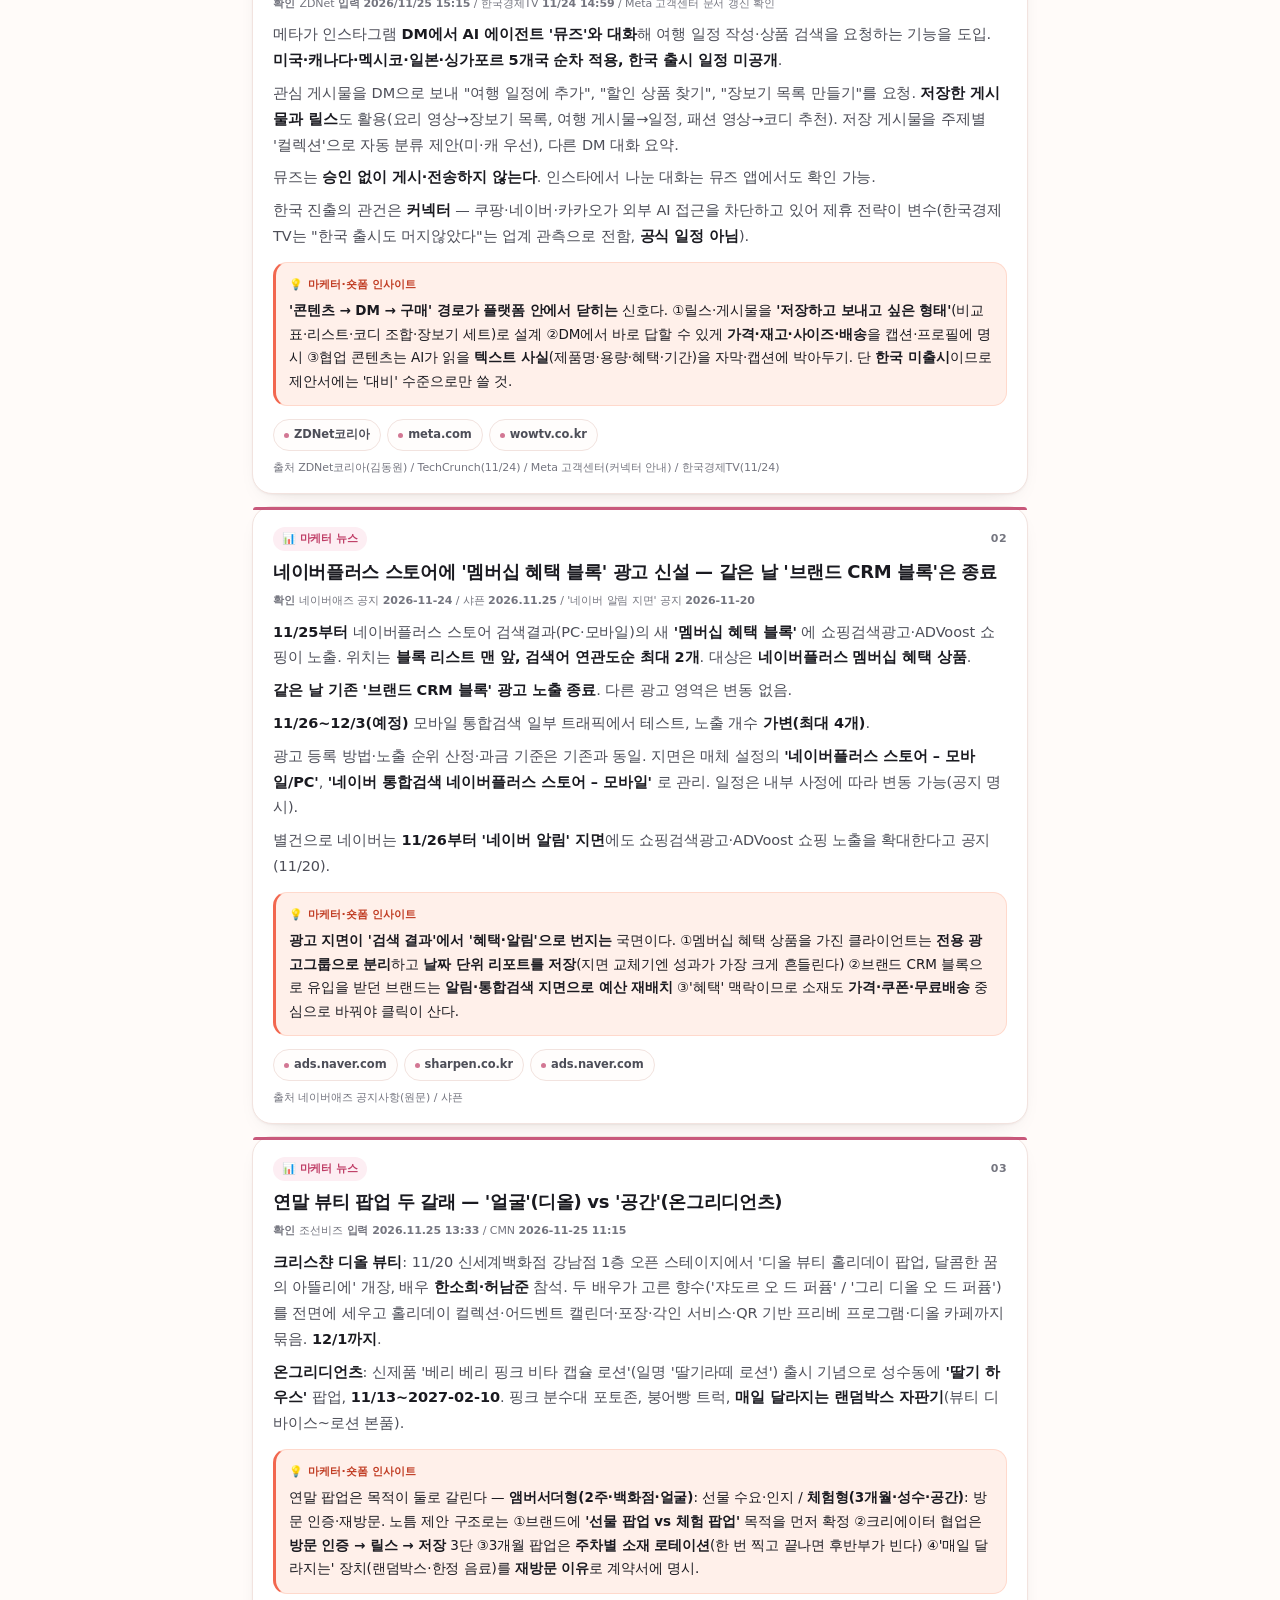
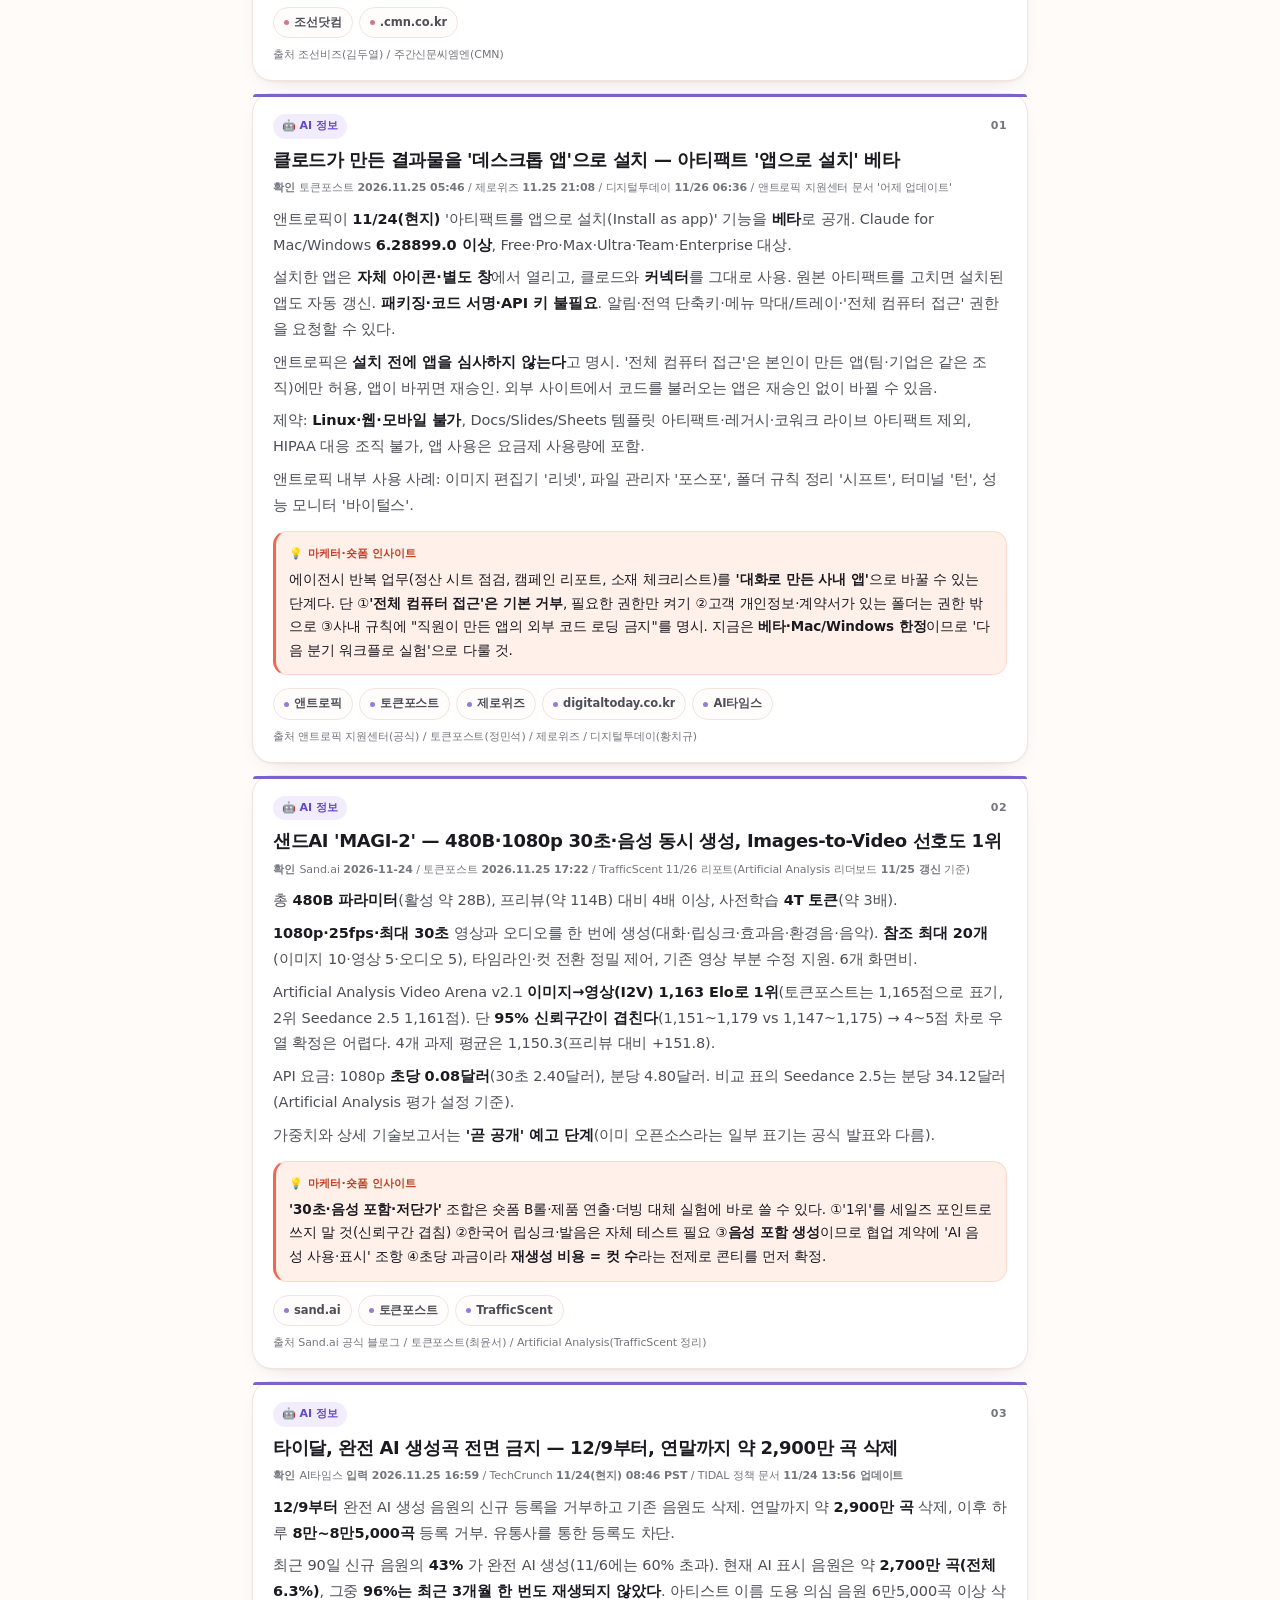
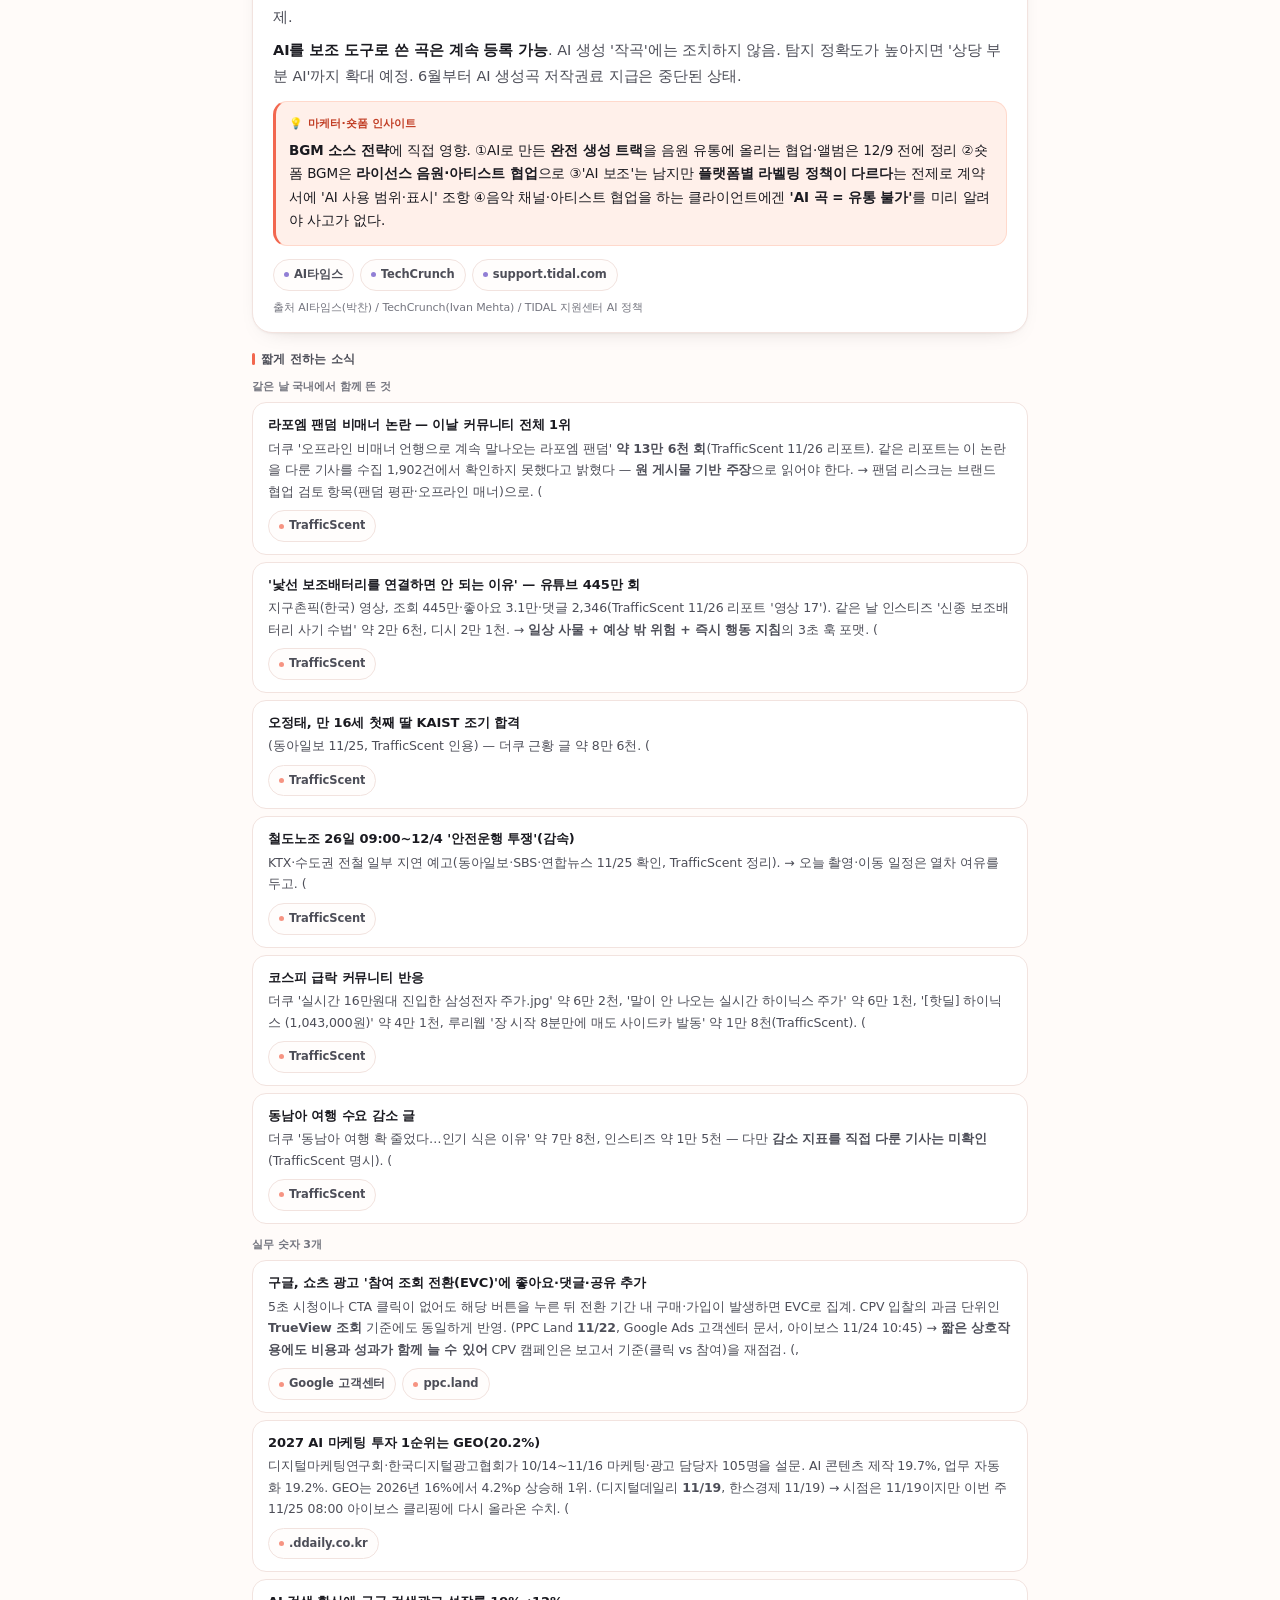
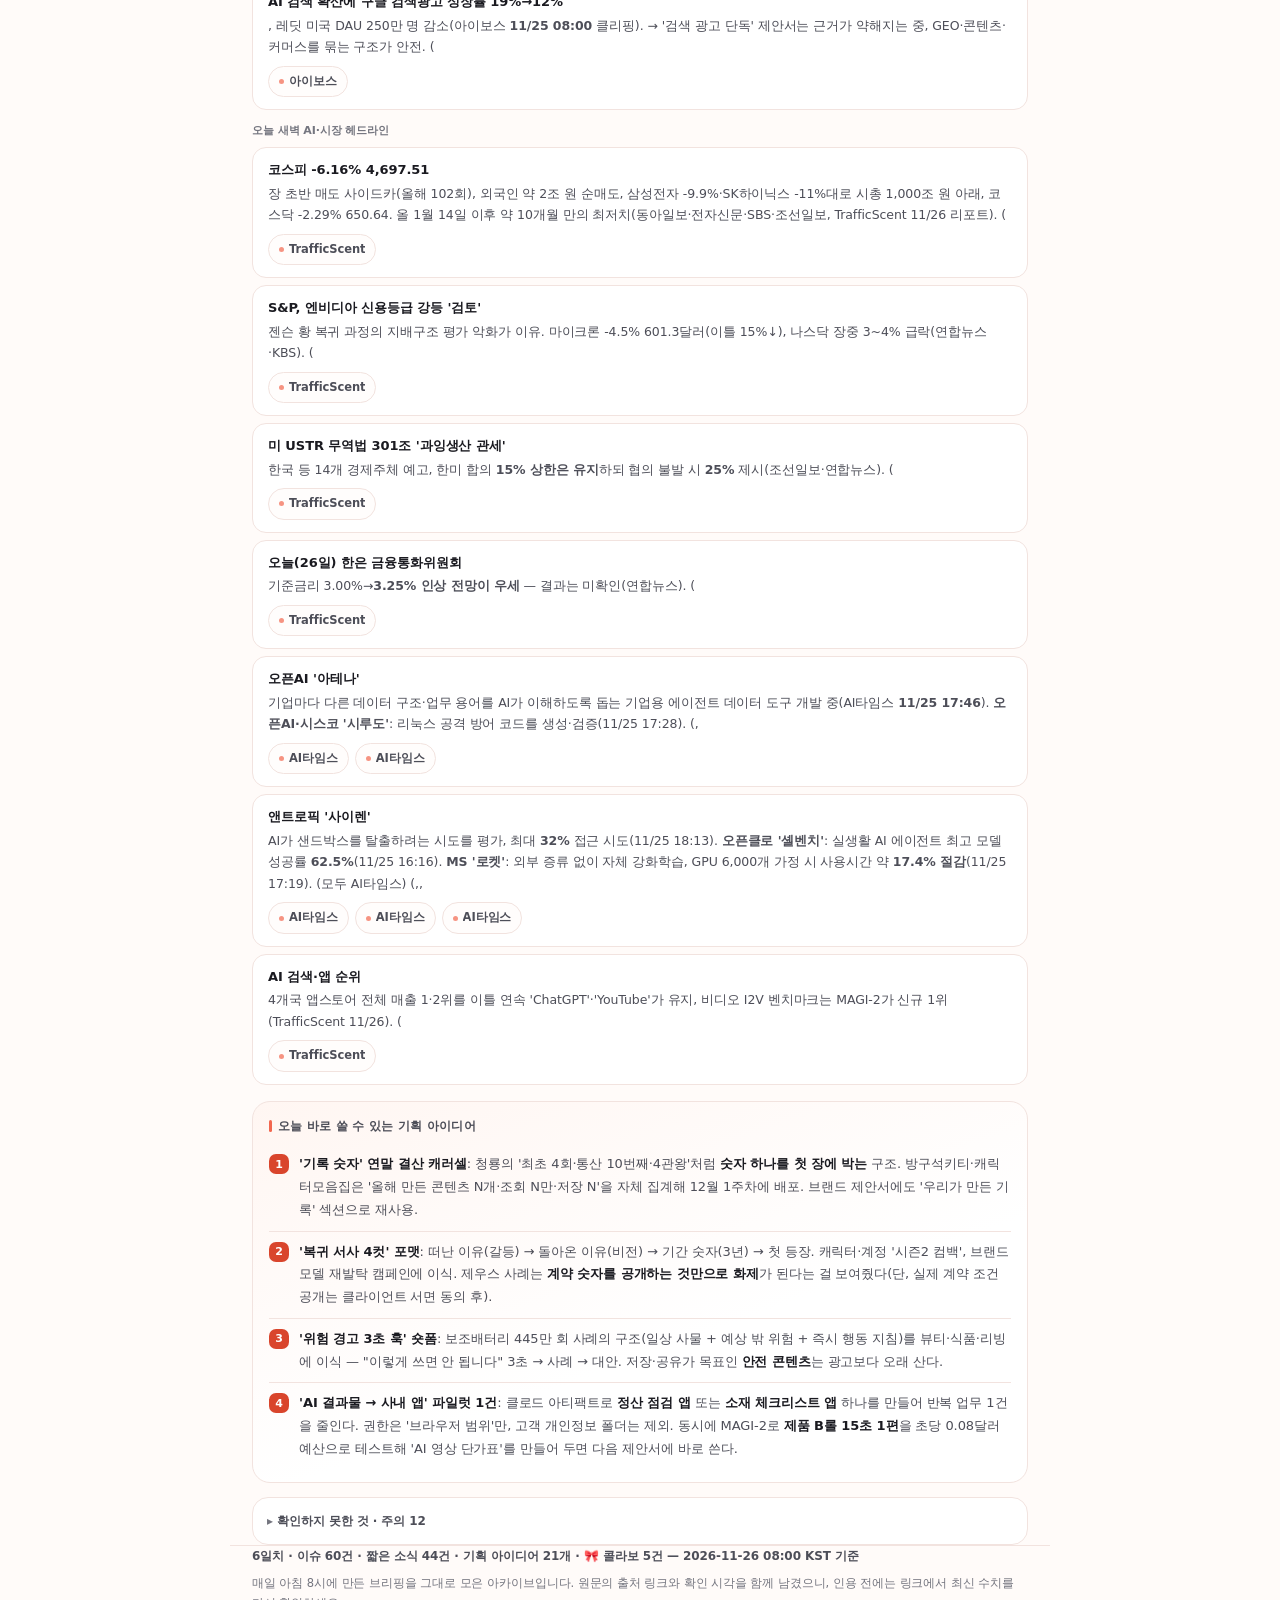
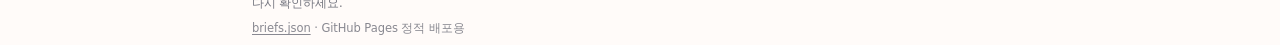
==== commit d82bc354: "Update morning brief 2026-11-26" ====
--- a/index.html
+++ b/index.html
@@ -6,7 +6,7 @@
 <meta name="color-scheme" content="light dark">
 <meta name="theme-color" content="#FFFBF9">
 <title>모닝 트렌드 브리핑 · 마케터 AI 브리핑 아카이브</title>
-<meta name="description" content="매일 아침 8시, 국내 화제·마케터 뉴스·AI 정보를 한 장에 정리한 마케터 모닝 트렌드 브리핑 아카이브. 날짜·카테고리·키워드로 검색.">
+<meta name="description" content="매일 아침 8시, 국내 화제·마케터 뉴스·AI 정보를 한 장에 정리한 마케터 모닝 트렌드 브리핑 아카이브. 산리오(헬로키티) 콜라보 소식과 8대 캐릭터 콜라보 전체 사이트까지. 날짜·카테고리·키워드로 검색.">
 <link rel="manifest" href="./manifest.webmanifest">
 <link rel="icon" href="./assets/icon-192.png" sizes="192x192" type="image/png">
 <link rel="apple-touch-icon" href="./assets/apple-touch-icon.png">
--- a/styles.css
+++ b/styles.css
@@ -22,6 +22,13 @@
   --marketing-soft: #fdeef3;
   --ai: #6349c4;
   --ai-soft: #f1edfd;
+  --kitty: #d6417e;
+  --kitty-ink: #b62f68;
+  --kitty-soft: #ffeef5;
+  --kitty-line: #ffd3e4;
+  --live: #12805a;
+  --live-soft: #e9f9f1;
+  --live-line: #c4ecd9;
   --why-bg: #f7f7f9;
   --chip-bg: #fffdfc;
   --header-bg: rgba(255, 251, 249, 0.9);
@@ -52,6 +59,13 @@
   --marketing-soft: #2b1a20;
   --ai: #bcaeff;
   --ai-soft: #211c31;
+  --kitty: #ff96bd;
+  --kitty-ink: #ffabcb;
+  --kitty-soft: #2c1a23;
+  --kitty-line: #4a2735;
+  --live: #7fe0b4;
+  --live-soft: #17281f;
+  --live-line: #2a4a39;
   --why-bg: #232128;
   --chip-bg: #232128;
   --header-bg: rgba(19, 18, 22, 0.9);
@@ -261,6 +275,7 @@
 .tabs::-webkit-scrollbar, .dates::-webkit-scrollbar { display: none; }
 .tabs { margin-top: 8px; }
 .dates { margin-top: 6px; padding-bottom: 6px; }
+.dates[hidden] { display: none; }
 
 .tab, .date-chip {
   flex: none;
@@ -769,6 +784,194 @@
   color: var(--ink-3);
 }
 .caveats-list strong { color: var(--ink-2); font-weight: 700; }
+
+/* ---------- 🎀 키티·콜라보 ---------- */
+.card--kitty { --card-accent: var(--kitty); }
+.badge--kitty { background: var(--kitty-soft); color: var(--kitty-ink); }
+
+.kitty-status {
+  flex: none;
+  font-size: 11px;
+  font-weight: 800;
+  letter-spacing: -0.01em;
+  padding: 3px 9px;
+  border-radius: 999px;
+  border: 1px solid var(--line);
+  background: var(--why-bg);
+  color: var(--ink-3);
+  white-space: nowrap;
+}
+.kitty-status.is-live { background: var(--live-soft); border-color: var(--live-line); color: var(--live); }
+.kitty-status.is-soon { background: var(--accent-soft); border-color: var(--accent-soft-line); color: var(--accent-ink); }
+[data-theme="dark"] .kitty-status.is-live { color: var(--live); }
+
+.kitty-view {
+  display: flex;
+  flex-direction: column;
+  gap: 14px;
+  margin-top: 16px;
+}
+
+.kitty-hero {
+  border-radius: 22px;
+  padding: 18px 18px 16px;
+  background: linear-gradient(150deg, var(--kitty-soft), var(--bg-soft) 68%);
+  border: 1px solid var(--kitty-line);
+}
+.kitty-kicker {
+  margin: 0 0 6px;
+  font-size: 11px;
+  font-weight: 800;
+  letter-spacing: 0.05em;
+  color: var(--kitty-ink);
+}
+.kitty-hero-title {
+  margin: 0;
+  font-size: 21px;
+  line-height: 1.35;
+  font-weight: 800;
+  letter-spacing: -0.03em;
+  text-wrap: pretty;
+}
+.kitty-hero-desc {
+  margin: 8px 0 0;
+  font-size: 12.5px;
+  line-height: 1.65;
+  color: var(--ink-2);
+}
+.kitty-hero-note {
+  margin: 10px 0 0;
+  font-size: 11.5px;
+  line-height: 1.6;
+  color: var(--ink-3);
+}
+
+.kitty-cta {
+  display: flex;
+  align-items: center;
+  justify-content: center;
+  gap: 8px;
+  margin-top: 14px;
+  padding: 14px 16px;
+  border-radius: 16px;
+  background: linear-gradient(135deg, #ff6f91, #e0457b 72%);
+  color: #fff;
+  text-decoration: none;
+  font-size: 14px;
+  font-weight: 800;
+  letter-spacing: -0.01em;
+  line-height: 1.4;
+  box-shadow: 0 10px 22px -14px rgba(224, 69, 123, 0.95);
+  transition: transform 0.15s ease, box-shadow 0.15s ease, filter 0.15s ease;
+}
+.kitty-cta:hover { color: #fff; filter: brightness(1.03); box-shadow: 0 14px 26px -14px rgba(224, 69, 123, 1); }
+.kitty-cta:active { transform: scale(0.99); }
+.kitty-cta-emoji { font-size: 16px; }
+.kitty-cta-text { text-align: center; }
+
+.kitty-cards { gap: 14px; }
+.card--kitty .card-head { gap: 6px; }
+.card--kitty .badge {
+  min-width: 0;
+  overflow: hidden;
+  text-overflow: ellipsis;
+  white-space: nowrap;
+}
+
+.kitty-meta {
+  margin-top: 12px;
+  display: flex;
+  flex-direction: column;
+  gap: 7px;
+  padding: 11px 13px;
+  border-radius: 14px;
+  background: var(--why-bg);
+}
+.kitty-row {
+  display: flex;
+  gap: 9px;
+  font-size: 12.5px;
+  line-height: 1.6;
+  color: var(--ink-2);
+  font-variant-numeric: tabular-nums;
+}
+.kitty-label {
+  flex: none;
+  width: 26px;
+  font-size: 11px;
+  font-weight: 800;
+  color: var(--kitty-ink);
+  padding-top: 1px;
+}
+.kitty-value { flex: 1; min-width: 0; }
+.kitty-value > div + div { margin-top: 3px; }
+.kitty-row--dim .kitty-value { color: var(--ink-3); font-size: 11.5px; }
+
+.kitty-summary {
+  margin-top: 12px;
+  padding: 11px 13px;
+  border-radius: 14px;
+  background: var(--kitty-soft);
+  border: 1px solid var(--kitty-line);
+  border-left: 3px solid var(--kitty);
+}
+.kitty-summary-label {
+  display: block;
+  font-size: 10.5px;
+  font-weight: 800;
+  letter-spacing: 0.05em;
+  color: var(--kitty-ink);
+  margin-bottom: 3px;
+}
+.kitty-summary-text {
+  margin: 0;
+  font-size: 14px;
+  line-height: 1.6;
+  font-weight: 700;
+  color: var(--ink);
+  text-wrap: pretty;
+}
+.kitty-summary-text strong { font-weight: 800; }
+
+.kitty-points { margin: 11px 0 0; padding: 0; list-style: none; }
+.kitty-points li {
+  position: relative;
+  padding: 4px 0 4px 12px;
+  font-size: 12.5px;
+  line-height: 1.65;
+  color: var(--ink-2);
+}
+.kitty-points li::before {
+  content: "";
+  position: absolute;
+  left: 2px;
+  top: 0.9em;
+  width: 4px; height: 4px;
+  border-radius: 50%;
+  background: var(--kitty);
+  opacity: 0.55;
+}
+.kitty-points strong { color: var(--ink); font-weight: 700; }
+
+.kitty-links-label {
+  display: block;
+  margin-top: 12px;
+  font-size: 11px;
+  font-weight: 800;
+  color: var(--ink-3);
+}
+.kitty-links-label + .sources { margin-top: 7px; }
+
+.kitty-foot {
+  margin-top: 2px;
+  padding: 16px 18px 18px;
+  border-radius: 20px;
+  border: 1px dashed var(--kitty-line);
+  background: var(--elev);
+  text-align: center;
+}
+.kitty-foot-title { margin: 0; font-size: 14px; font-weight: 800; }
+.kitty-foot-desc { margin: 6px 0 0; font-size: 11.5px; line-height: 1.65; color: var(--ink-3); }
 
 /* ---------- states ---------- */
 .empty {
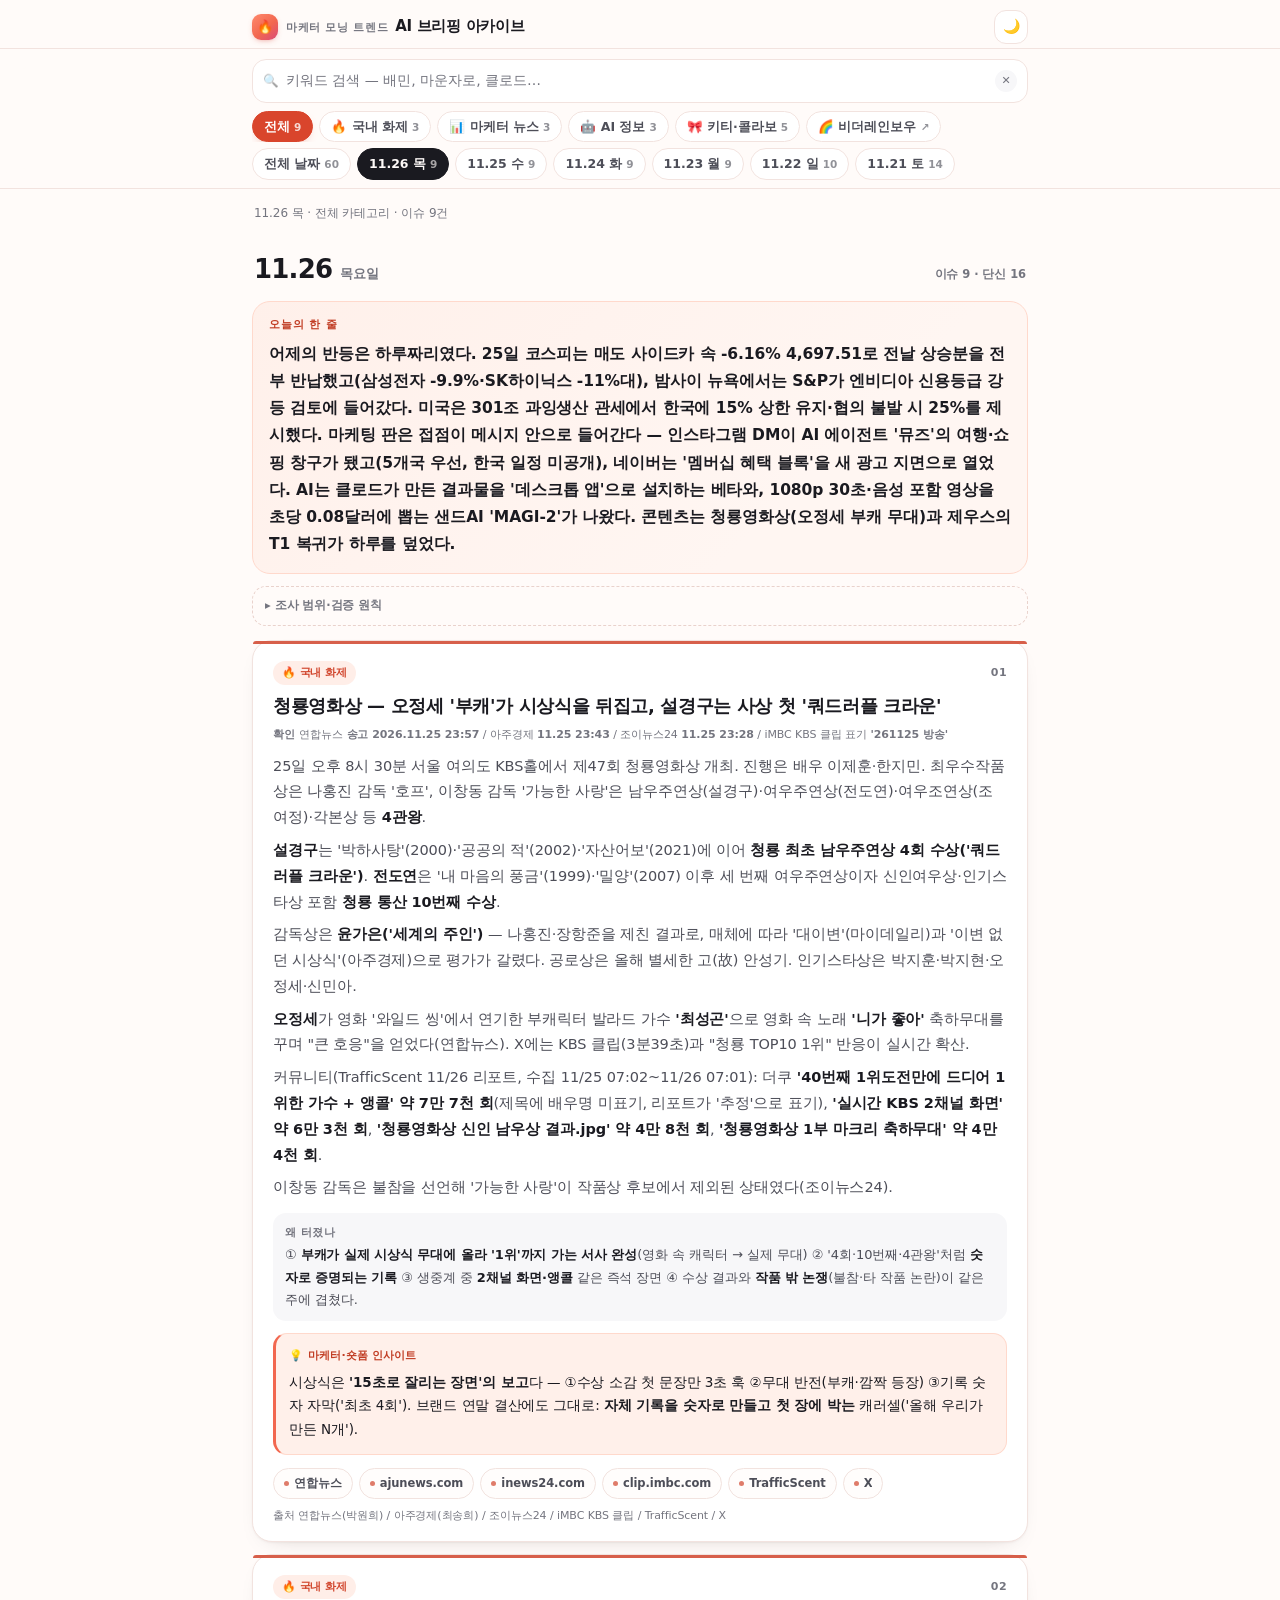
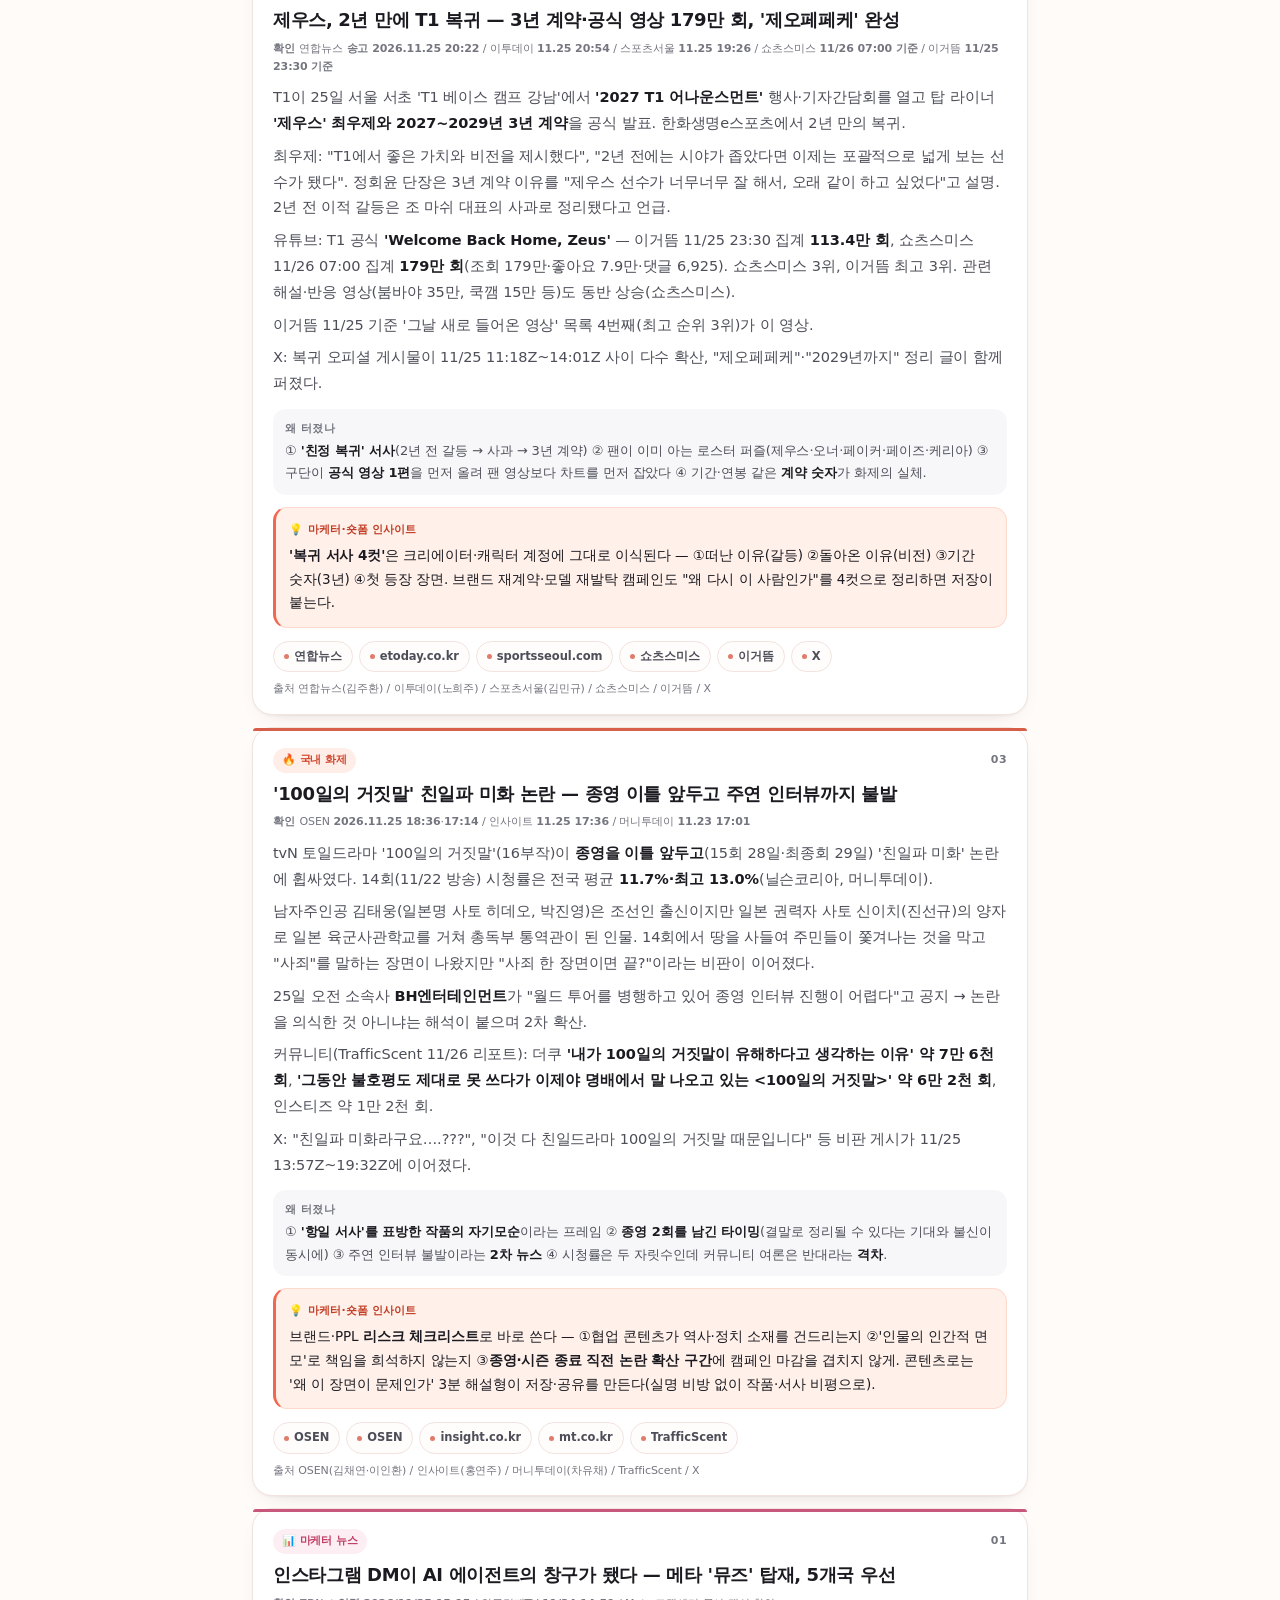
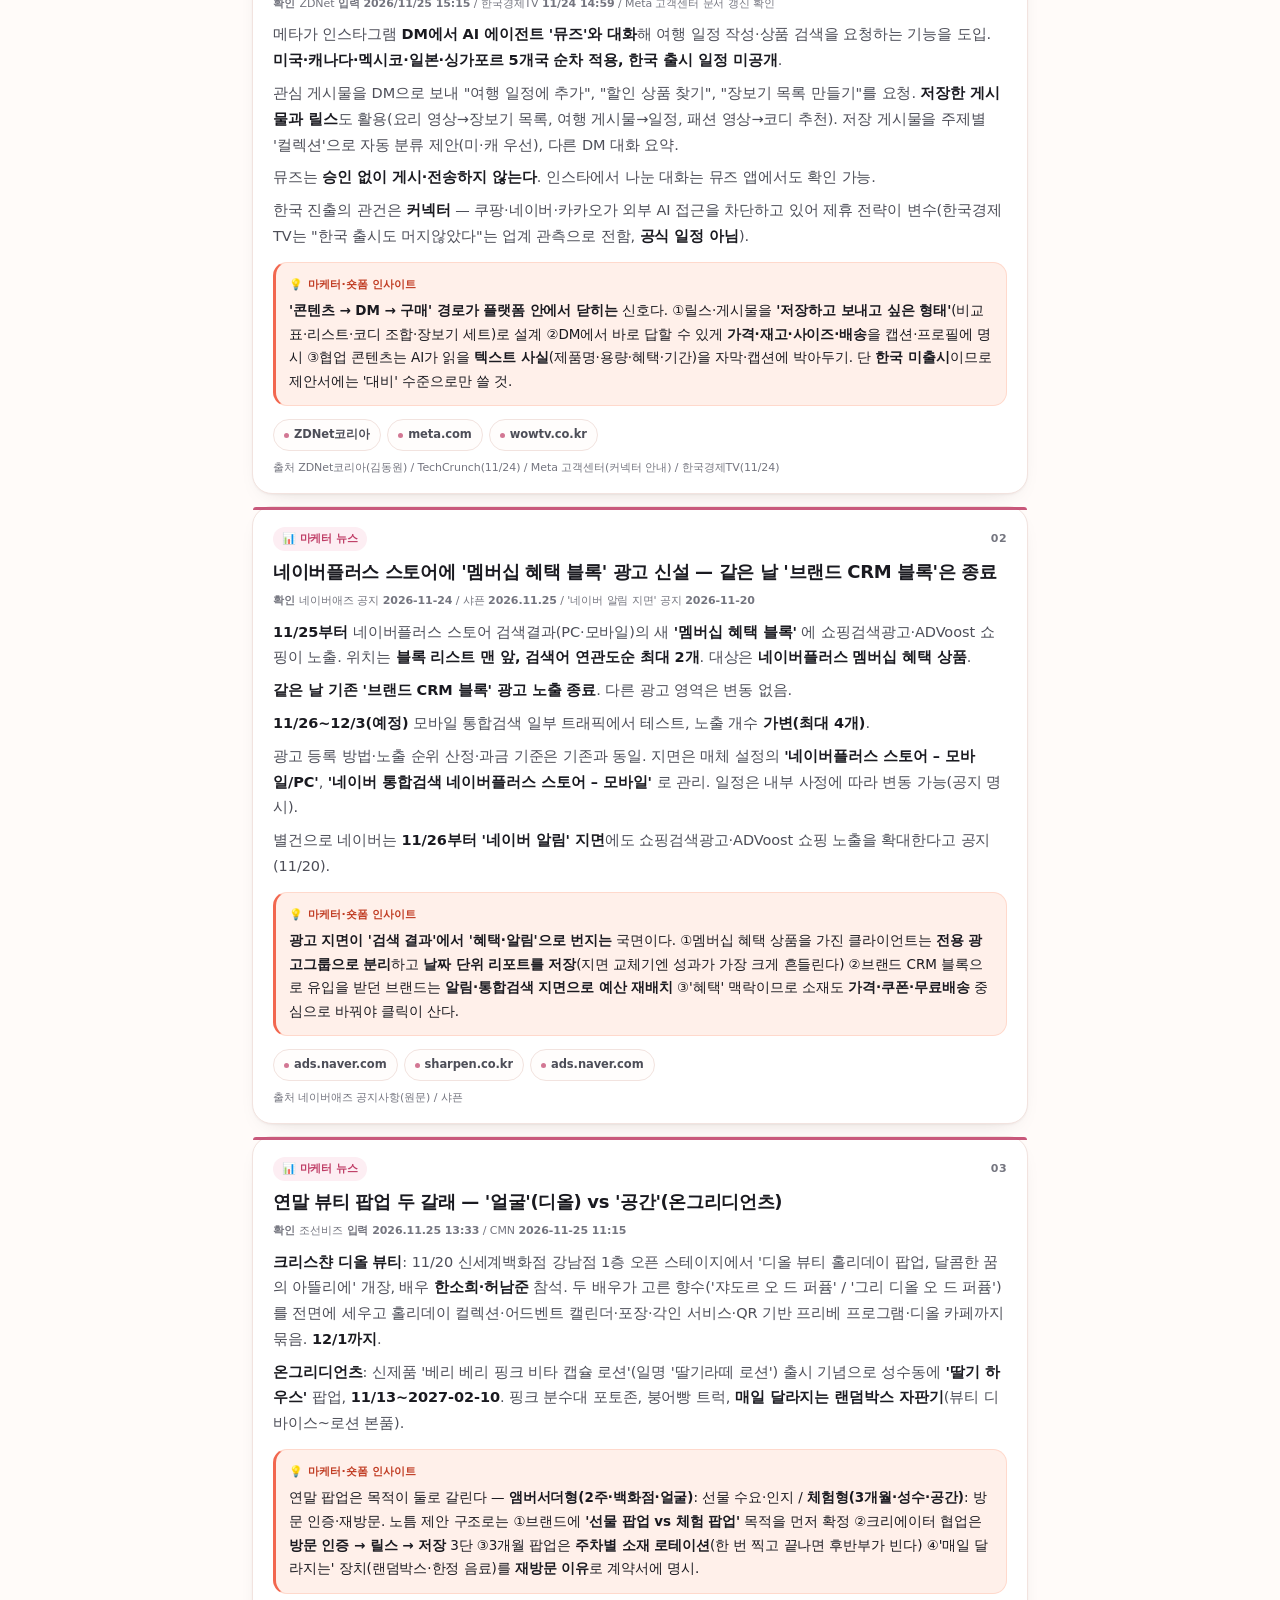
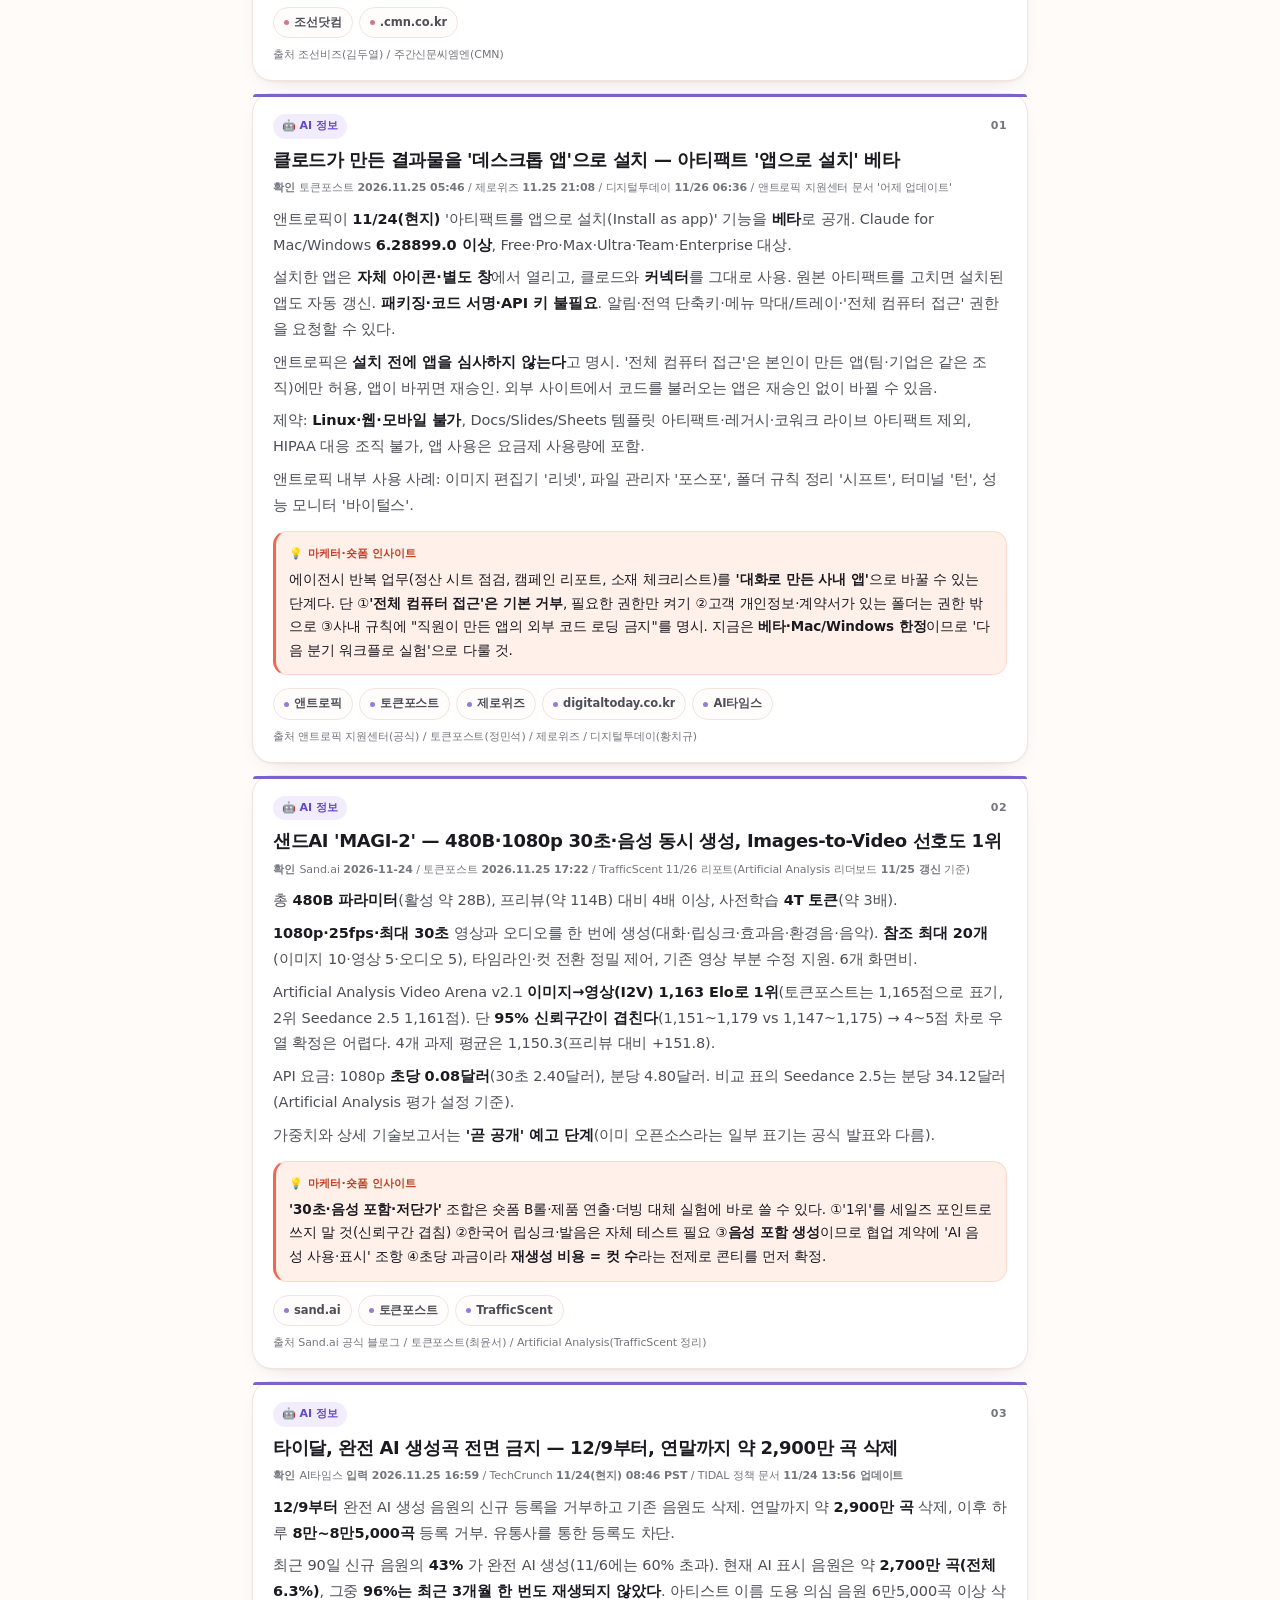
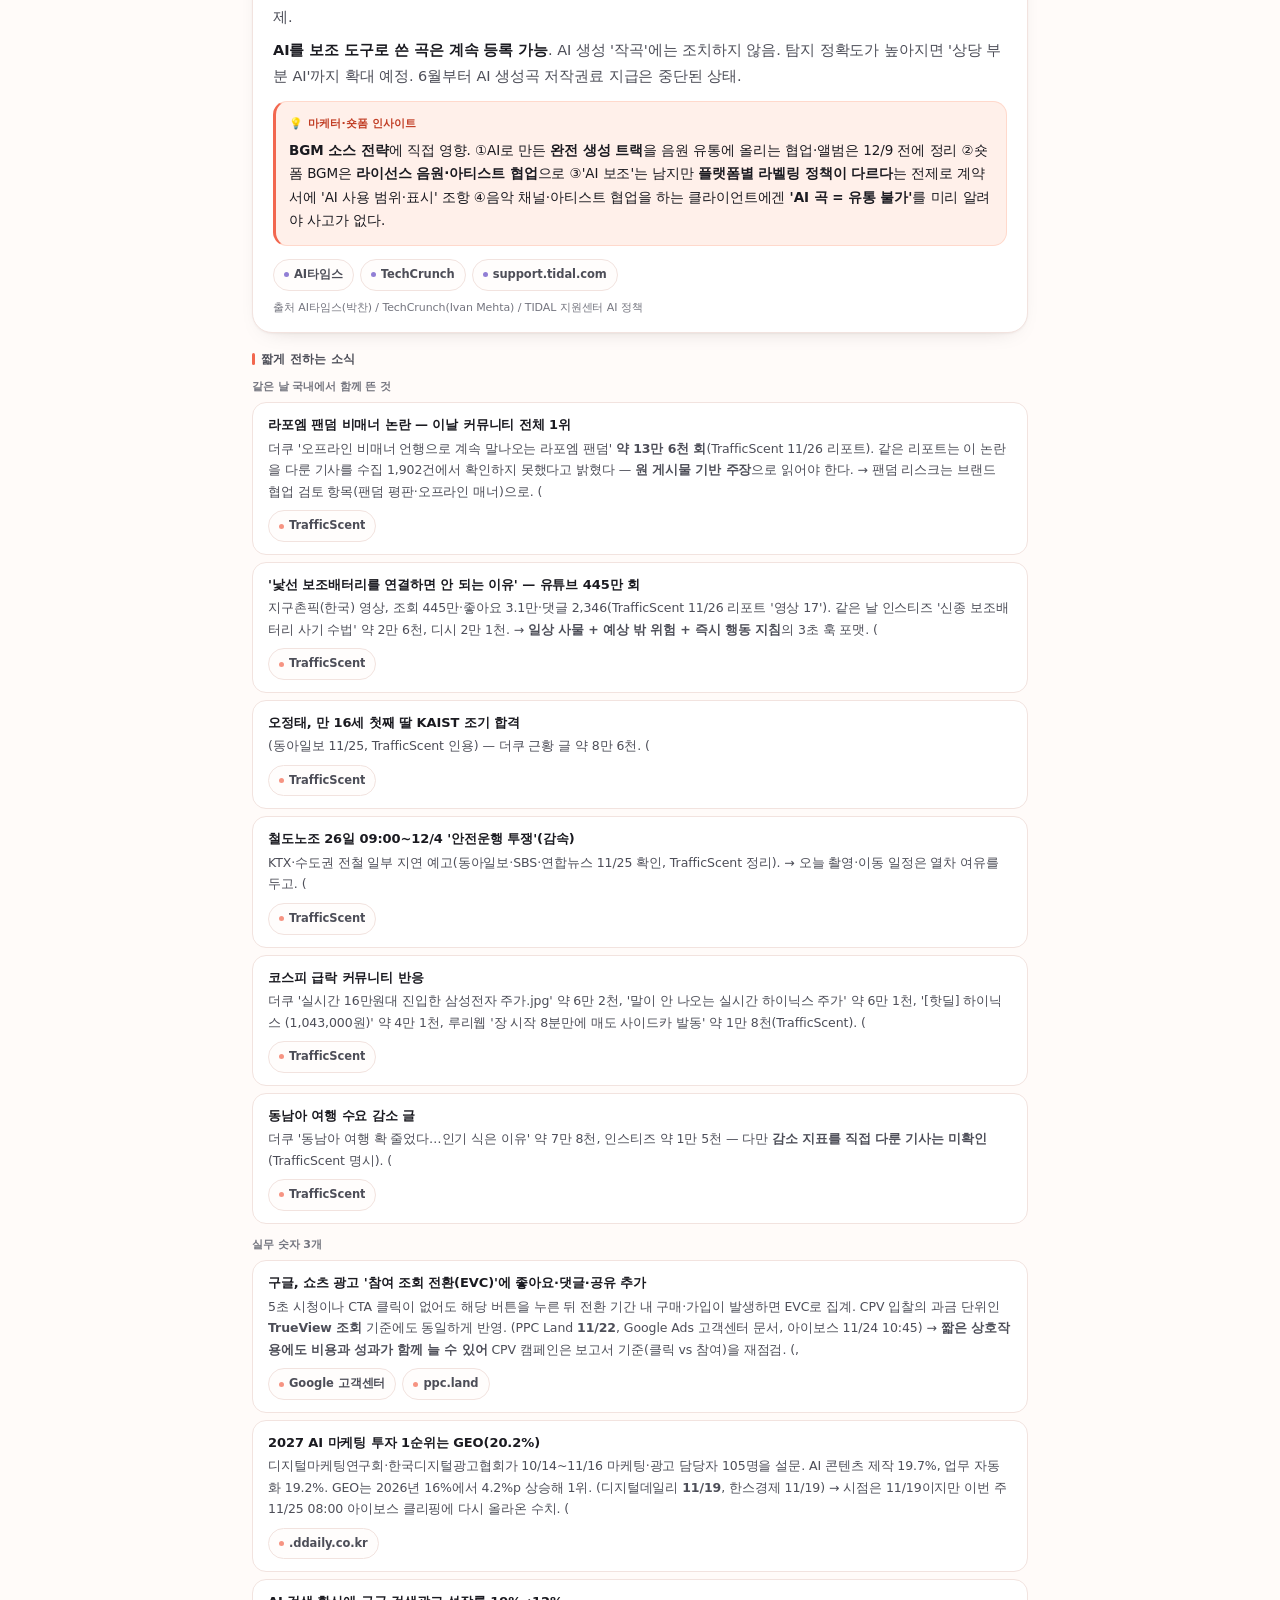
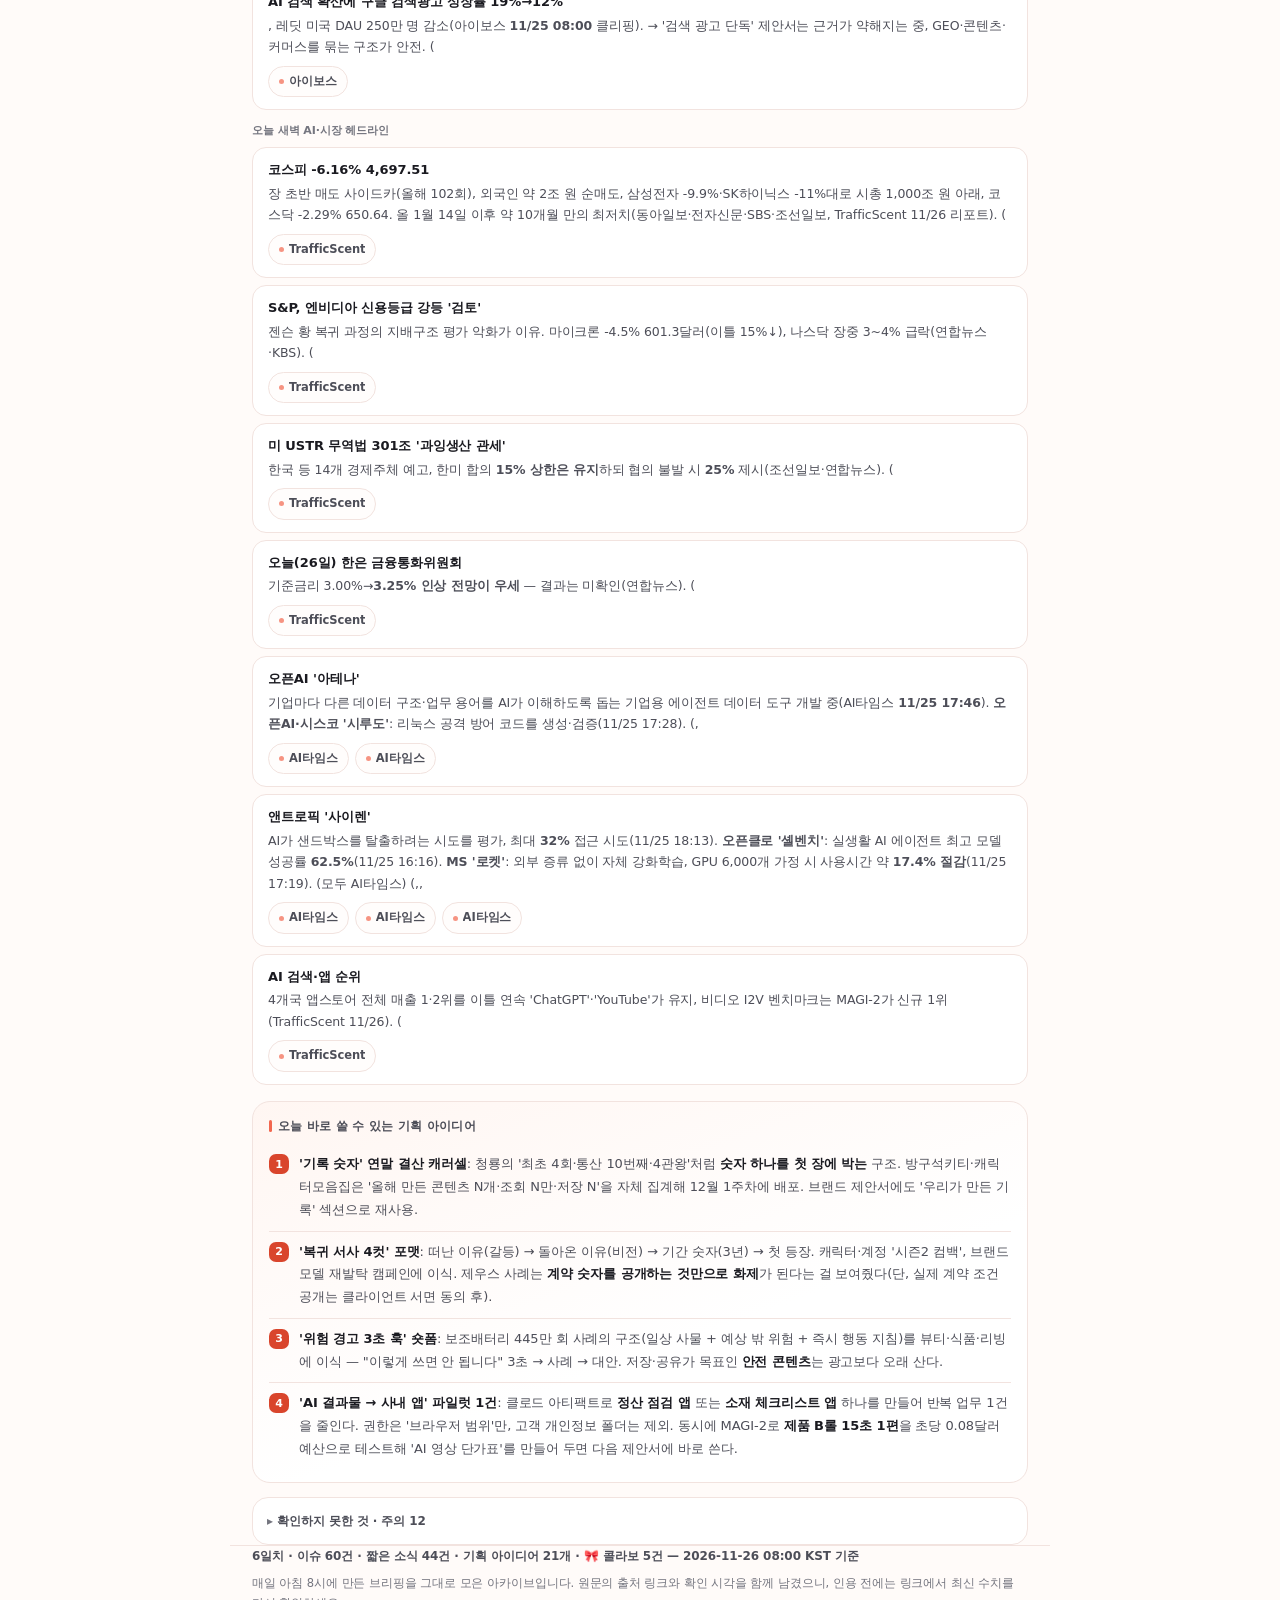
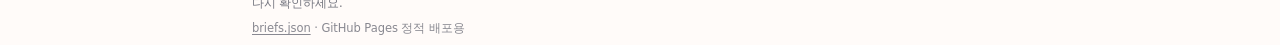
==== commit 01face85: "Update morning brief 2026-11-26" ====
--- a/index.html
+++ b/index.html
@@ -13,7 +13,7 @@
 <meta name="apple-mobile-web-app-capable" content="yes">
 <meta name="apple-mobile-web-app-status-bar-style" content="default">
 <meta name="apple-mobile-web-app-title" content="모닝 브리핑">
-<link rel="stylesheet" href="./styles.css">
+<link rel="stylesheet" href="./styles.css?v=20261126b">
 </head>
 <body>
 <a class="skip-link" href="#main">본문으로 바로 가기</a>
@@ -75,6 +75,6 @@
 
 <!-- file:// 로 열 때 fetch가 막히는 경우를 위한 오프라인 사본 (build_briefs.py가 생성) -->
 <script src="./data/briefs.js" defer></script>
-<script src="./app.js" defer></script>
+<script src="./app.js?v=20261126b" defer></script>
 </body>
 </html>
--- a/styles.css
+++ b/styles.css
@@ -866,7 +866,6 @@
 }
 .kitty-cta:hover { color: #fff; filter: brightness(1.03); box-shadow: 0 14px 26px -14px rgba(224, 69, 123, 1); }
 .kitty-cta:active { transform: scale(0.99); }
-.kitty-cta-emoji { font-size: 16px; }
 .kitty-cta-text { text-align: center; }
 
 .kitty-cards { gap: 14px; }
@@ -972,6 +971,119 @@
 }
 .kitty-foot-title { margin: 0; font-size: 14px; font-weight: 800; }
 .kitty-foot-desc { margin: 6px 0 0; font-size: 11.5px; line-height: 1.65; color: var(--ink-3); }
+
+/* ---------- 🌈 비더레인보우 연결 ---------- */
+.rainbow-view {
+  display: flex;
+  flex-direction: column;
+  gap: 14px;
+  margin-top: 16px;
+}
+
+.rainbow-hero {
+  border-radius: 22px;
+  padding: 20px 18px 18px;
+  background:
+    radial-gradient(420px 190px at 92% -12%, rgba(125, 211, 252, 0.24), transparent 70%),
+    radial-gradient(320px 160px at 0% 0%, rgba(56, 189, 248, 0.10), transparent 64%),
+    linear-gradient(160deg, #171b22 0%, #111318 58%, #0b0d11 100%);
+  border: 1px solid rgba(125, 211, 252, 0.34);
+  color: #eaf2f9;
+  box-shadow: 0 14px 30px -22px rgba(11, 13, 17, 0.9);
+}
+.rainbow-kicker {
+  margin: 0 0 6px;
+  font-size: 11px;
+  font-weight: 800;
+  letter-spacing: 0.05em;
+  color: #7dd3fc;
+}
+.rainbow-title {
+  margin: 0;
+  font-size: 21px;
+  line-height: 1.35;
+  font-weight: 800;
+  letter-spacing: -0.03em;
+  color: #f4faff;
+  text-wrap: pretty;
+}
+.rainbow-desc {
+  margin: 8px 0 0;
+  font-size: 12.5px;
+  line-height: 1.68;
+  color: rgba(226, 236, 246, 0.76);
+}
+.rainbow-label {
+  margin: 16px 0 8px;
+  font-size: 11px;
+  font-weight: 800;
+  letter-spacing: 0.05em;
+  color: #bae6fd;
+}
+.rainbow-points {
+  margin: 0;
+  padding: 0;
+  list-style: none;
+  display: flex;
+  flex-direction: column;
+  gap: 8px;
+}
+.rainbow-points li {
+  position: relative;
+  padding: 11px 13px 11px 30px;
+  border-radius: 14px;
+  background: rgba(255, 255, 255, 0.055);
+  border: 1px solid rgba(125, 211, 252, 0.18);
+  font-size: 12.5px;
+  line-height: 1.62;
+  color: rgba(230, 240, 248, 0.86);
+}
+.rainbow-points li::before {
+  content: "";
+  position: absolute;
+  left: 14px;
+  top: 17px;
+  width: 6px; height: 6px;
+  border-radius: 50%;
+  background: #7dd3fc;
+}
+.rainbow-points strong {
+  display: block;
+  margin-bottom: 2px;
+  font-size: 13px;
+  font-weight: 800;
+  color: #ffffff;
+  letter-spacing: -0.01em;
+}
+
+.rainbow-cta {
+  display: flex;
+  align-items: center;
+  justify-content: center;
+  gap: 8px;
+  margin-top: 16px;
+  padding: 14px 16px;
+  border-radius: 16px;
+  background: linear-gradient(135deg, #7dd3fc, #38bdf8 72%);
+  color: #0b1220;
+  text-decoration: none;
+  font-size: 14px;
+  font-weight: 800;
+  letter-spacing: -0.01em;
+  line-height: 1.4;
+  box-shadow: 0 12px 24px -16px rgba(56, 189, 248, 0.95);
+  transition: transform 0.15s ease, box-shadow 0.15s ease, filter 0.15s ease;
+}
+.rainbow-cta:hover { color: #0b1220; filter: brightness(1.04); box-shadow: 0 16px 28px -16px rgba(56, 189, 248, 1); }
+.rainbow-cta:active { transform: scale(0.99); }
+.rainbow-cta-text { text-align: center; }
+
+.rainbow-note {
+  margin: 10px 0 0;
+  font-size: 11px;
+  line-height: 1.6;
+  color: rgba(226, 236, 246, 0.6);
+}
 
 /* ---------- states ---------- */
 .empty {
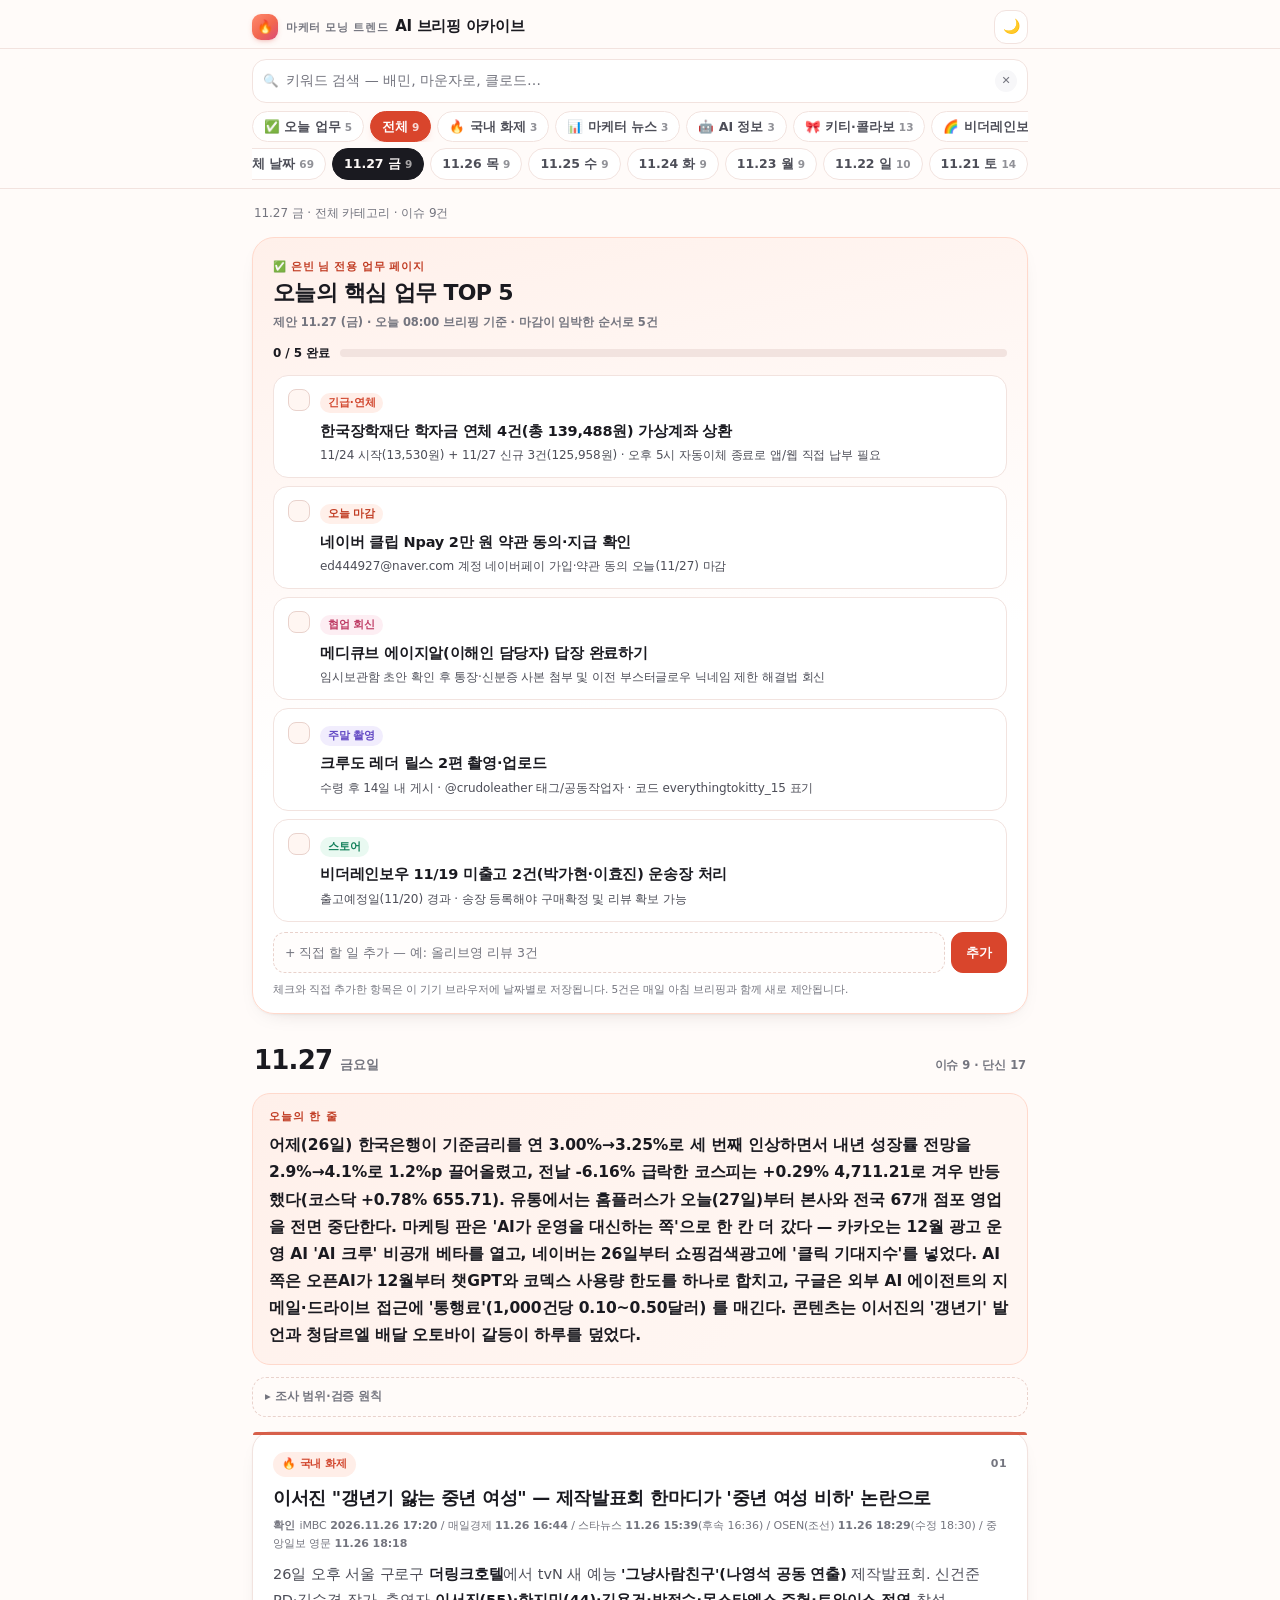
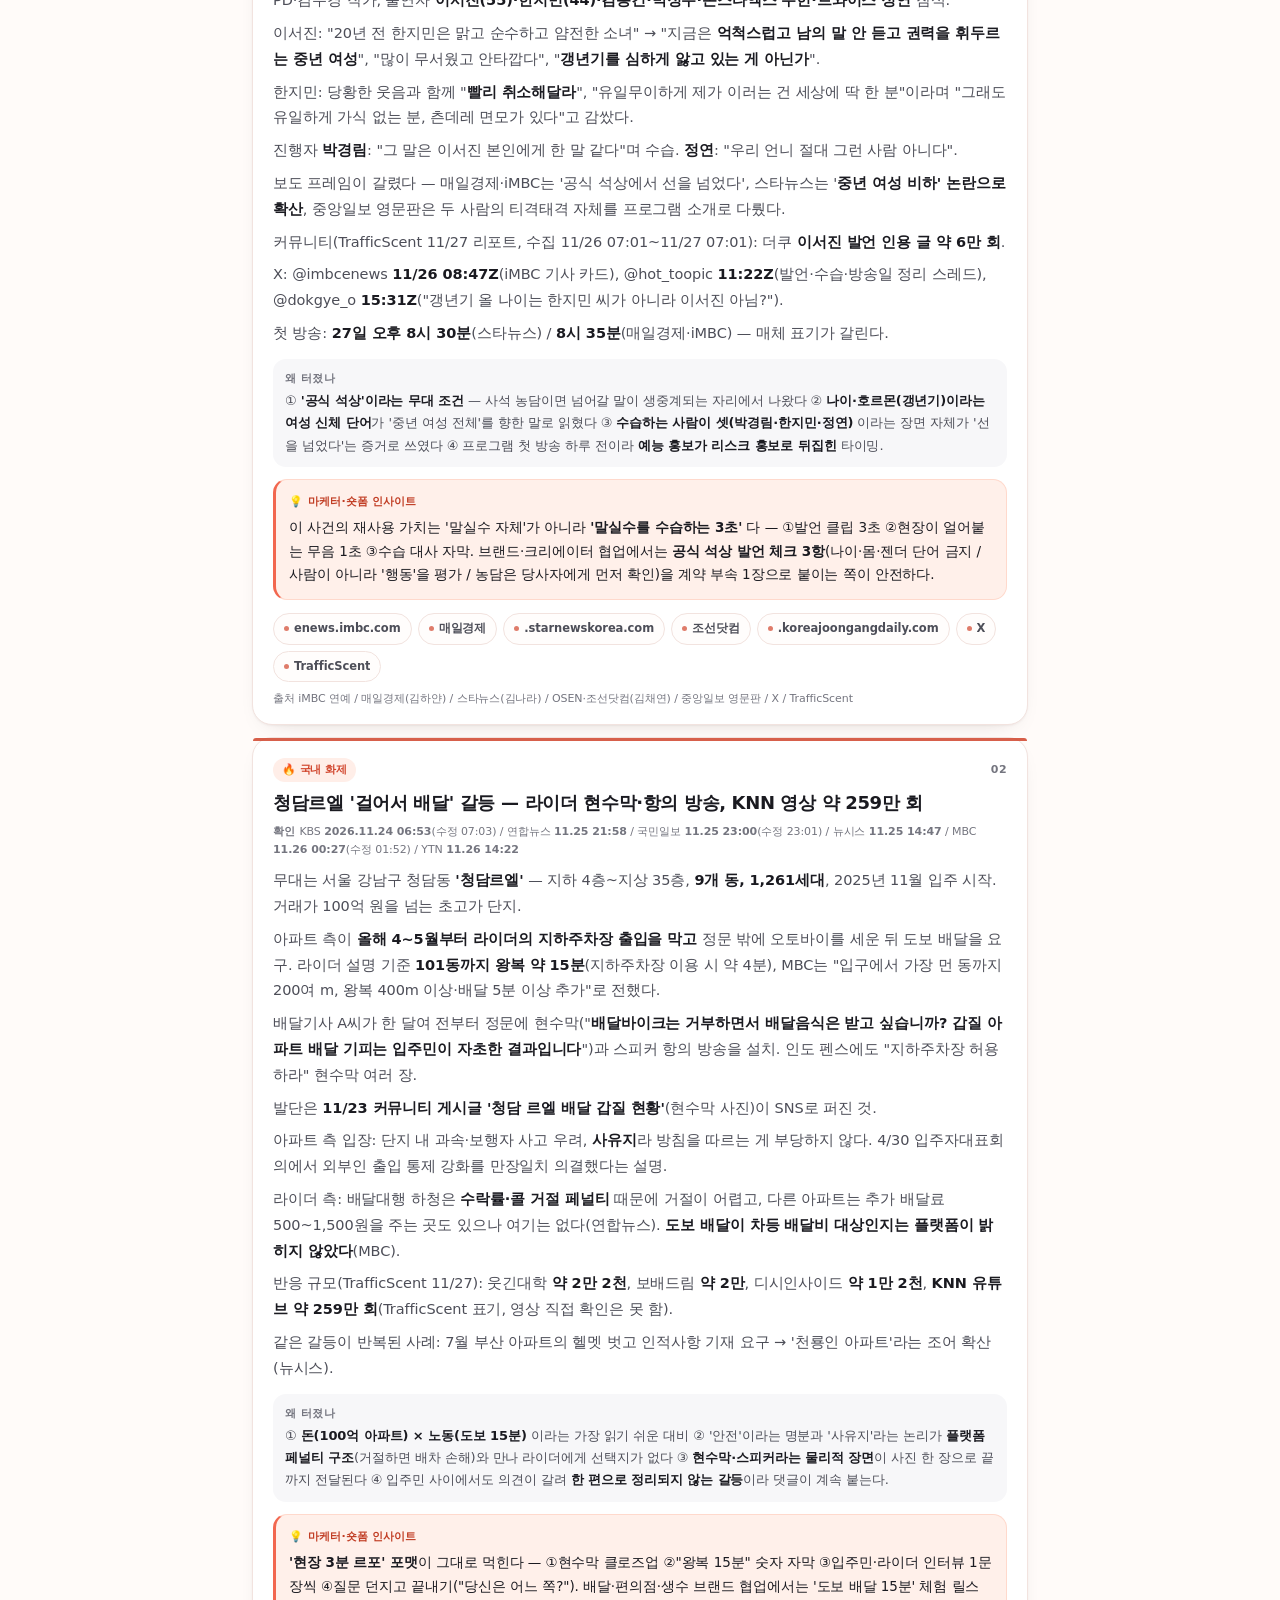
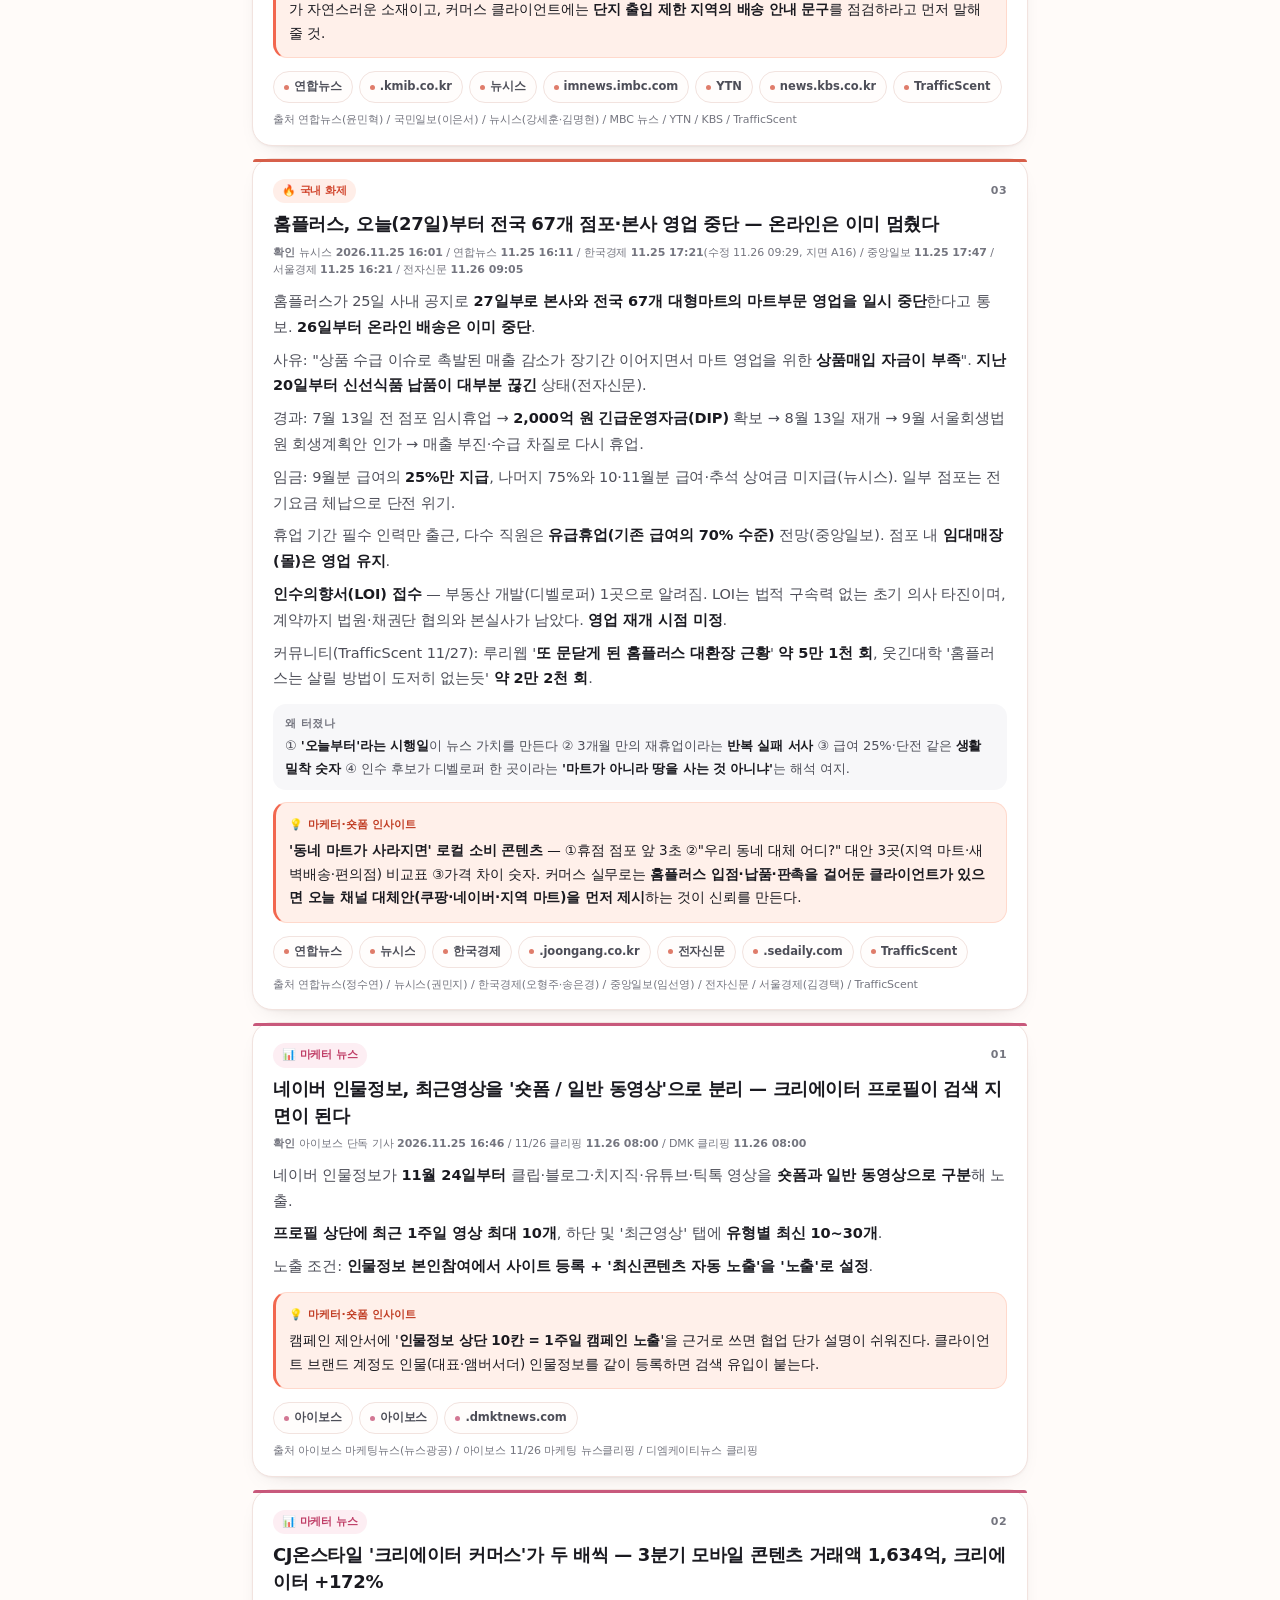
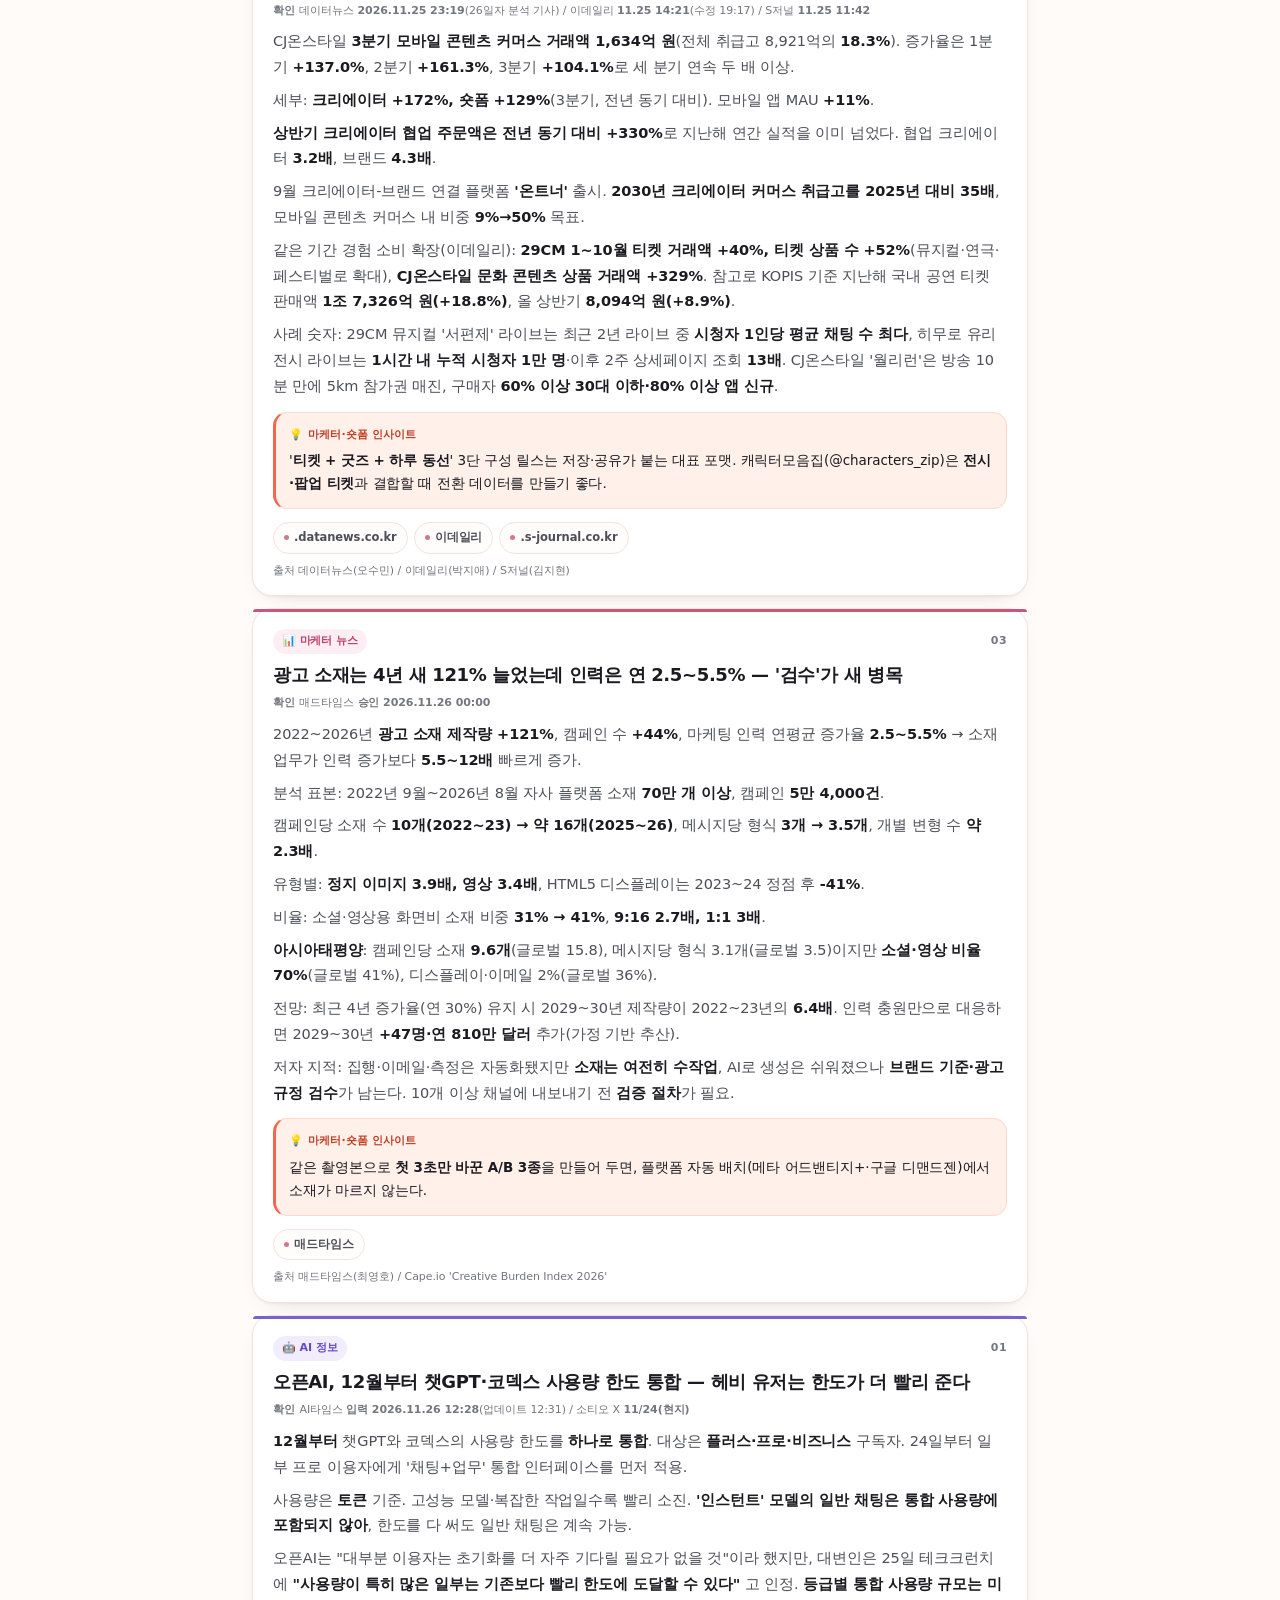
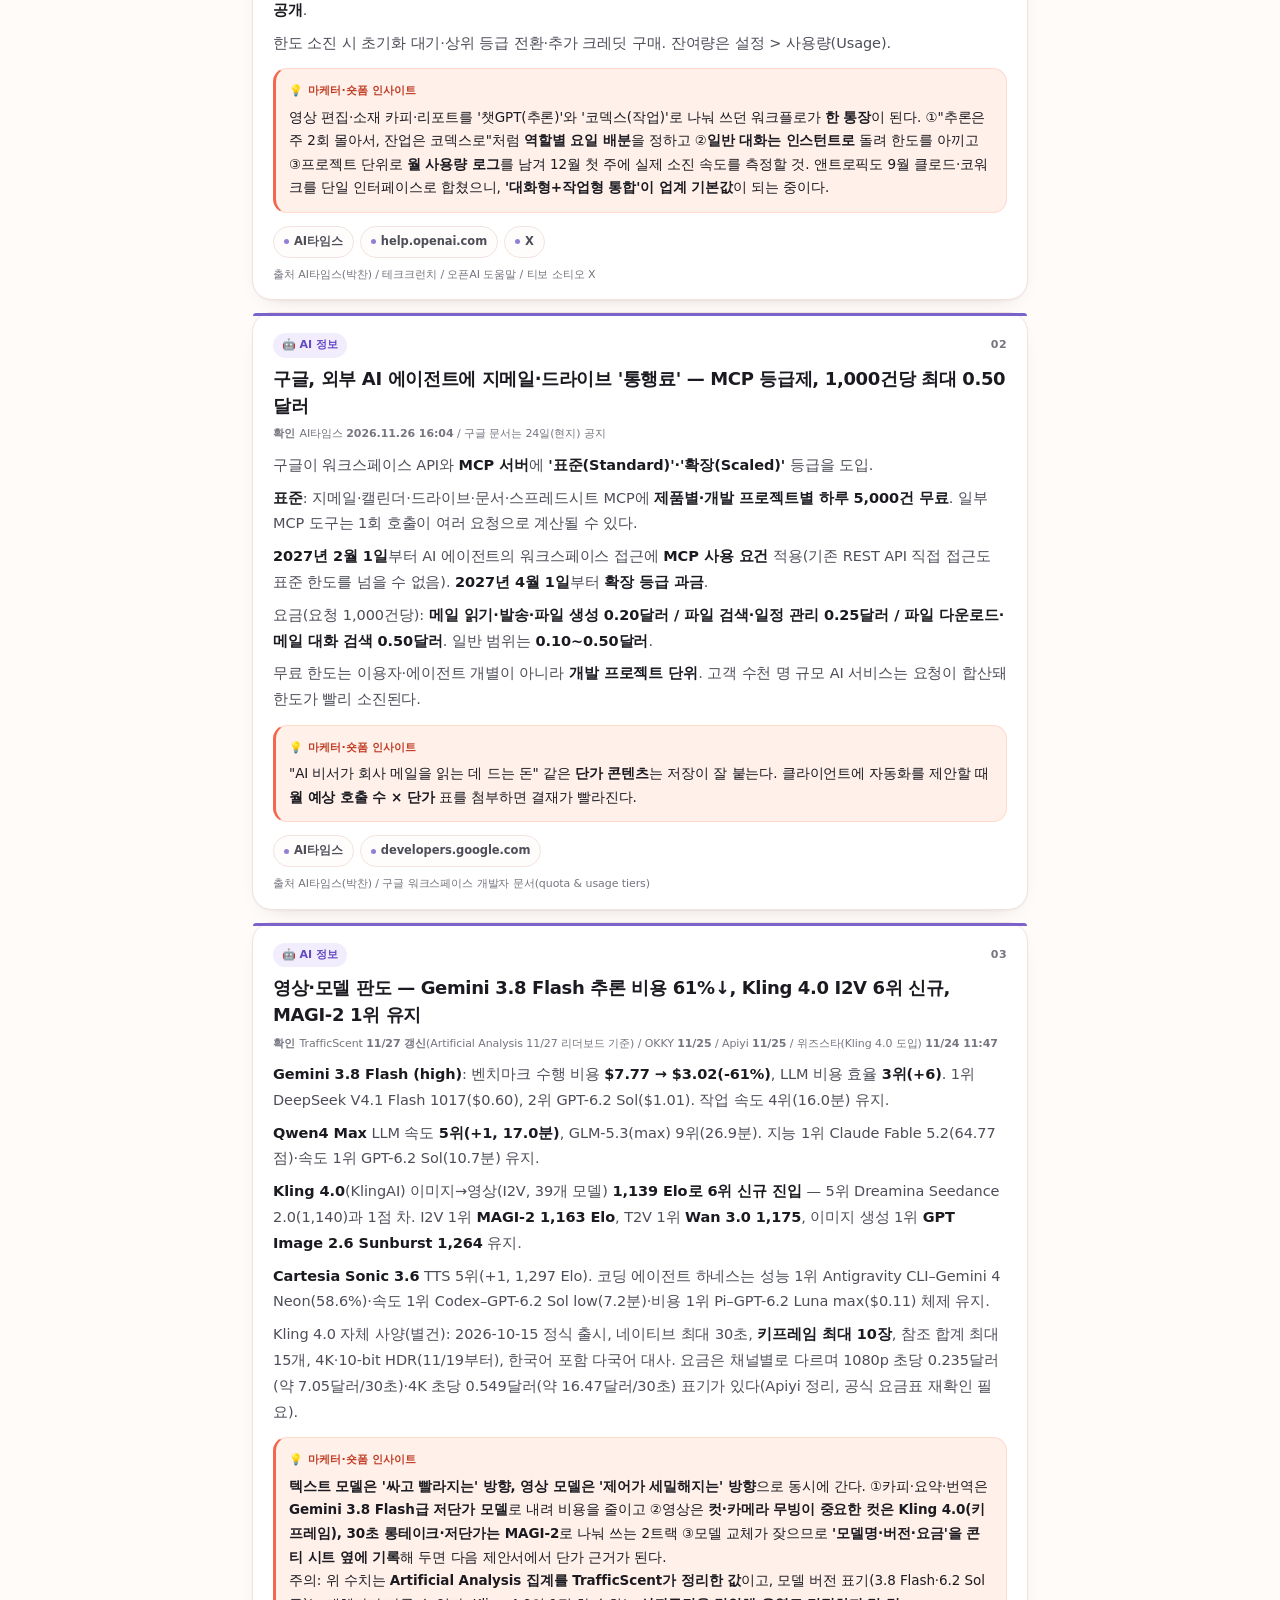
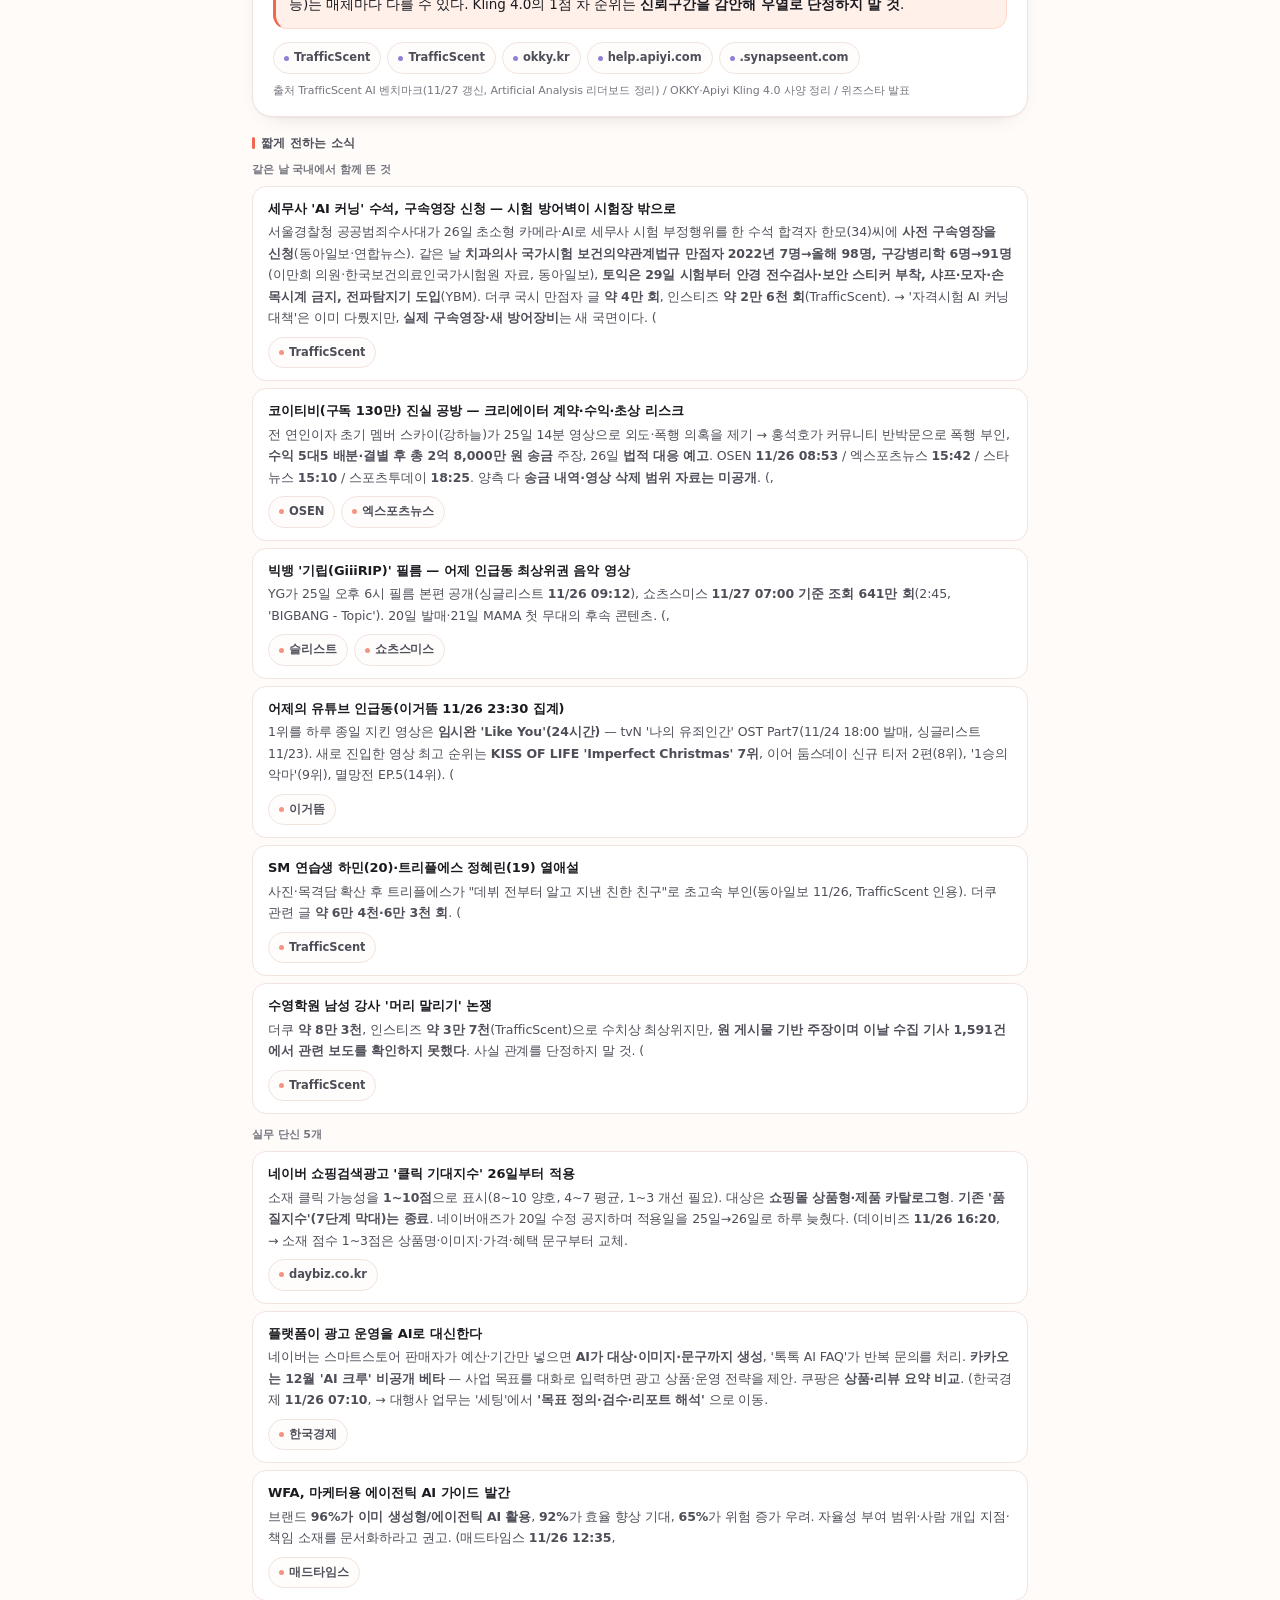
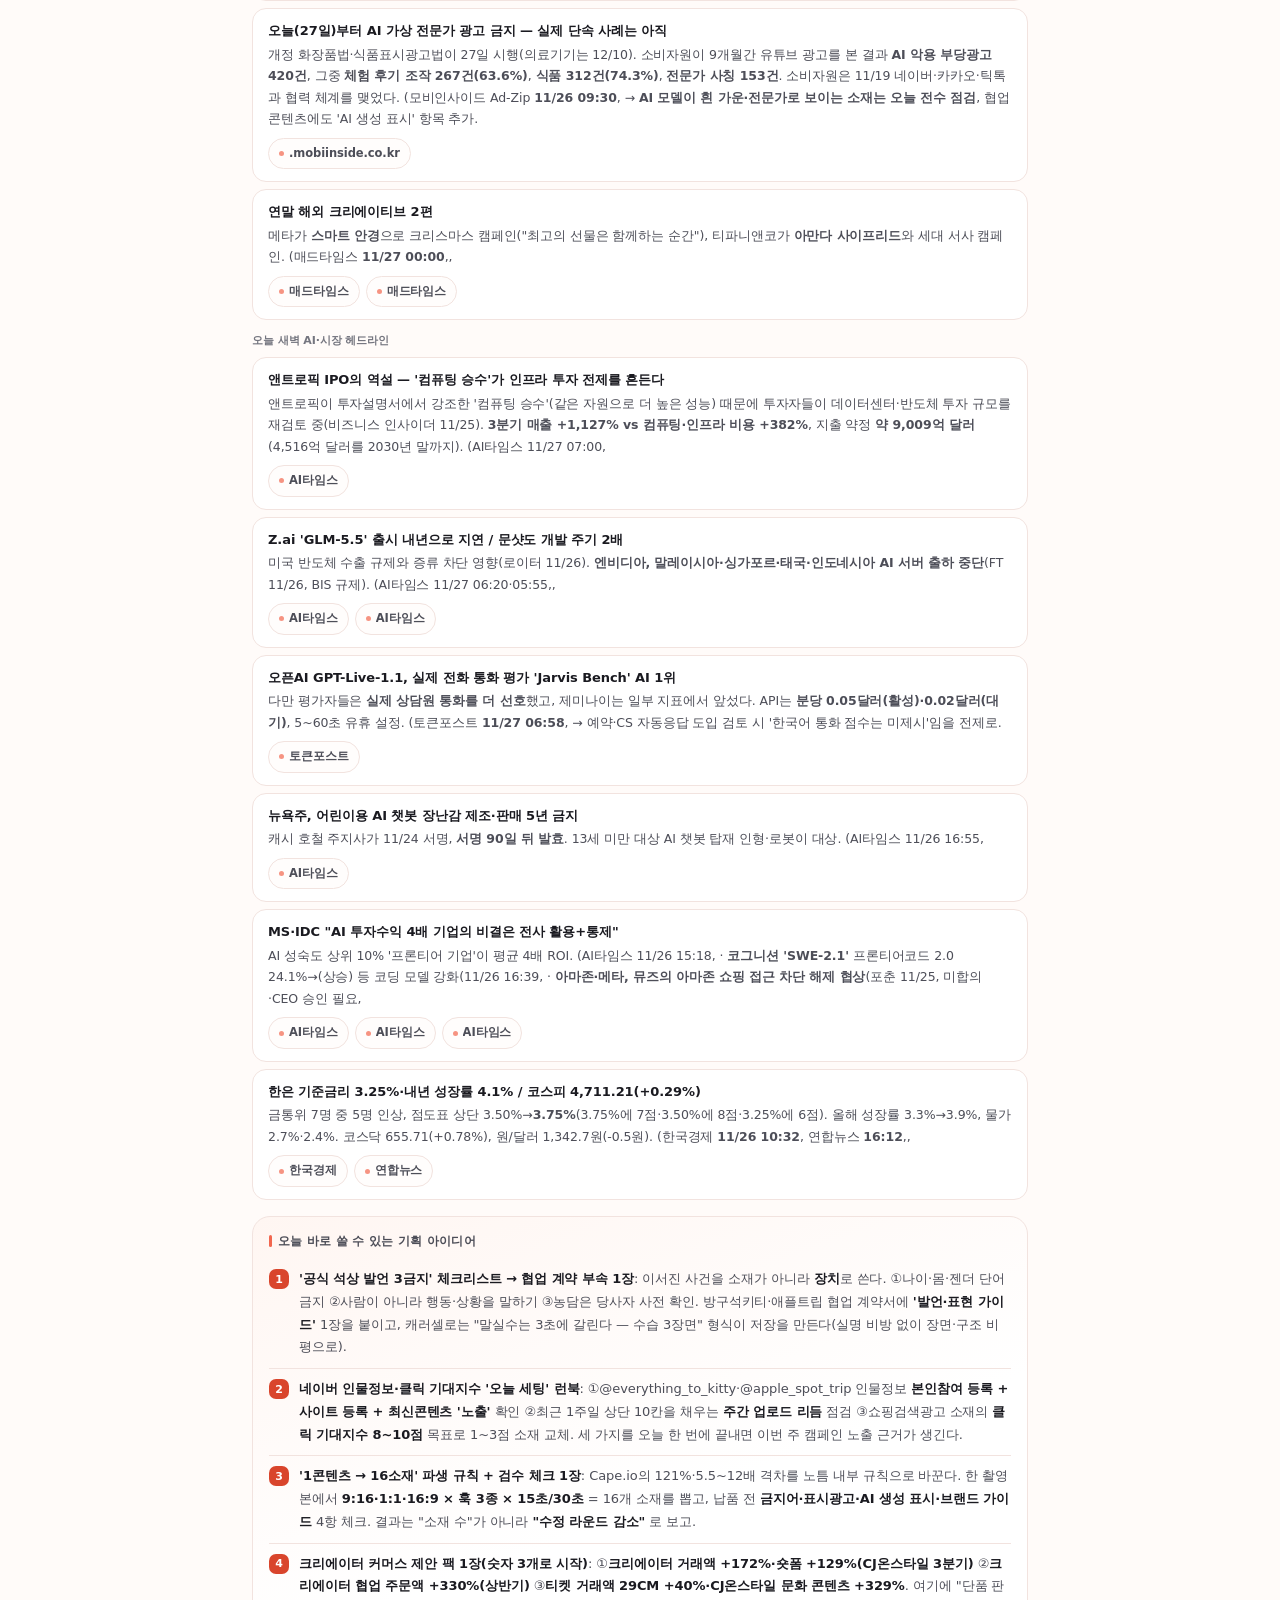
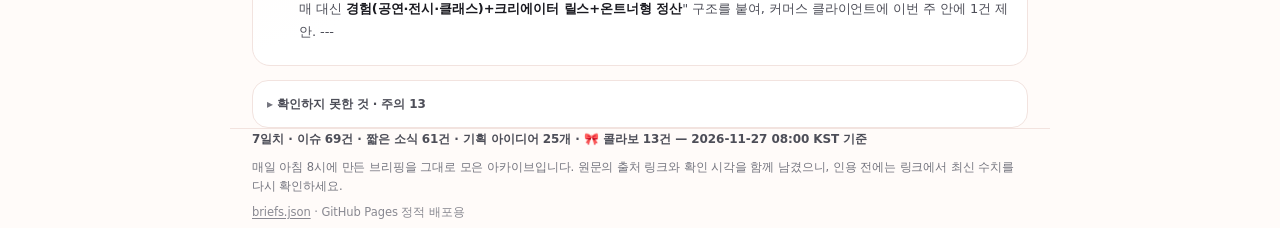
==== commit 974ed4a0: "Update morning brief 2026-11-27" ====
--- a/index.html
+++ b/index.html
@@ -13,7 +13,7 @@
 <meta name="apple-mobile-web-app-capable" content="yes">
 <meta name="apple-mobile-web-app-status-bar-style" content="default">
 <meta name="apple-mobile-web-app-title" content="모닝 브리핑">
-<link rel="stylesheet" href="./styles.css?v=20261126b">
+<link rel="stylesheet" href="./styles.css?v=20261127a">
 </head>
 <body>
 <a class="skip-link" href="#main">본문으로 바로 가기</a>
@@ -75,6 +75,6 @@
 
 <!-- file:// 로 열 때 fetch가 막히는 경우를 위한 오프라인 사본 (build_briefs.py가 생성) -->
 <script src="./data/briefs.js" defer></script>
-<script src="./app.js?v=20261126b" defer></script>
+<script src="./app.js?v=20261127a" defer></script>
 </body>
 </html>
--- a/styles.css
+++ b/styles.css
@@ -788,6 +788,19 @@
 /* ---------- 🎀 키티·콜라보 ---------- */
 .card--kitty { --card-accent: var(--kitty); }
 .badge--kitty { background: var(--kitty-soft); color: var(--kitty-ink); }
+.badge--jp {
+  background: #FFE7EE;
+  color: #C2185B;
+  border: 1px solid #FFD0DC;
+}
+.kitty-tags {
+  display: flex;
+  align-items: center;
+  gap: 5px;
+  flex-wrap: wrap;
+  min-width: 0;
+}
+[data-theme="dark"] .badge--jp { background: #4A2030; color: #FFB3C8; border-color: #6E3149; }
 
 .kitty-status {
   flex: none;
@@ -1084,6 +1097,229 @@
   line-height: 1.6;
   color: rgba(226, 236, 246, 0.6);
 }
+
+/* ---------- ✅ 오늘의 핵심 업무 TOP 5 ---------- */
+.todos {
+  margin: 14px 0 4px;
+  padding: 16px 15px 14px;
+  border: 1px solid var(--accent-soft-line);
+  border-radius: 22px;
+  background:
+    radial-gradient(360px 170px at 100% -18%, rgba(242, 103, 79, 0.13), transparent 68%),
+    linear-gradient(168deg, var(--accent-soft), var(--elev) 58%);
+  box-shadow: var(--shadow);
+}
+.todos.is-complete { border-color: var(--live-line); }
+.todos-head { display: flex; flex-direction: column; gap: 2px; }
+.todos-kicker {
+  margin: 0;
+  font-size: 10.5px;
+  font-weight: 800;
+  letter-spacing: 0.06em;
+  color: var(--accent-ink);
+}
+.todos-title {
+  margin: 0;
+  font-size: 20px;
+  font-weight: 800;
+  letter-spacing: -0.03em;
+  line-height: 1.34;
+  text-wrap: pretty;
+}
+.todos-meta {
+  margin: 3px 0 0;
+  font-size: 11.5px;
+  font-weight: 600;
+  line-height: 1.6;
+  color: var(--ink-3);
+  font-variant-numeric: tabular-nums;
+}
+
+.todo-progress { display: flex; align-items: center; gap: 10px; margin-top: 12px; }
+.todo-progress-text {
+  flex: none;
+  font-size: 12px;
+  font-weight: 800;
+  color: var(--ink);
+  font-variant-numeric: tabular-nums;
+  white-space: nowrap;
+}
+.todo-progress-text.is-complete { color: var(--live); }
+.todo-bar {
+  flex: 1;
+  min-width: 40px;
+  height: 8px;
+  border-radius: 999px;
+  background: var(--line);
+  overflow: hidden;
+}
+.todo-bar-fill {
+  display: block;
+  height: 100%;
+  width: 0;
+  border-radius: 999px;
+  background: linear-gradient(90deg, #ff9a7d, var(--accent) 62%, var(--accent-strong));
+  transition: width 0.28s ease;
+}
+.todos.is-complete .todo-bar-fill { background: linear-gradient(90deg, #6ee0b0, var(--live)); }
+
+.todo-list { margin: 12px 0 0; padding: 0; list-style: none; display: flex; flex-direction: column; gap: 8px; }
+.todo-item {
+  display: flex;
+  align-items: flex-start;
+  gap: 10px;
+  padding: 11px 12px;
+  border: 1px solid var(--line);
+  border-radius: 15px;
+  background: var(--elev);
+  transition: background 0.15s ease, border-color 0.15s ease;
+}
+.todo-item.is-done { background: var(--bg-soft); border-color: var(--line); }
+.todo-item--custom { border-style: dashed; }
+
+.todo-check {
+  position: relative;
+  flex: none;
+  width: 22px;
+  height: 22px;
+  margin-top: 1px;
+  display: grid;
+  place-items: center;
+  cursor: pointer;
+}
+.todo-box {
+  position: absolute;
+  inset: 0;
+  width: 100%;
+  height: 100%;
+  margin: 0;
+  opacity: 0;
+  cursor: pointer;
+}
+.todo-tick {
+  width: 22px;
+  height: 22px;
+  display: grid;
+  place-items: center;
+  border: 1.6px solid var(--line-strong);
+  border-radius: 8px;
+  background: var(--bg-soft);
+  color: transparent;
+  font-size: 11px;
+  font-weight: 900;
+  line-height: 1;
+  transition: background 0.15s ease, border-color 0.15s ease, color 0.15s ease;
+}
+.todo-item.is-done .todo-tick {
+  background: var(--accent-strong);
+  border-color: var(--accent-strong);
+  color: #fff;
+}
+.todos.is-complete .todo-item.is-done .todo-tick { background: var(--live); border-color: var(--live); }
+.todo-box:focus-visible + .todo-tick { outline: 2px solid var(--focus); outline-offset: 2px; }
+
+.todo-body { flex: 1; min-width: 0; }
+.todo-badge {
+  display: inline-flex;
+  align-items: center;
+  gap: 4px;
+  padding: 2px 8px;
+  border-radius: 999px;
+  background: var(--why-bg);
+  color: var(--ink-3);
+  font-size: 10.5px;
+  font-weight: 800;
+  letter-spacing: -0.01em;
+  line-height: 1.5;
+  white-space: nowrap;
+}
+.tone-urgent { background: var(--trend-soft); color: var(--trend); }
+.tone-due { background: var(--accent-soft); color: var(--accent-ink); }
+.tone-reply { background: var(--marketing-soft); color: var(--marketing); }
+.tone-content { background: var(--ai-soft); color: var(--ai); }
+.tone-store { background: var(--live-soft); color: var(--live); }
+.tone-custom { background: var(--why-bg); color: var(--ink-3); }
+.todo-title {
+  margin: 6px 0 0;
+  font-size: 14px;
+  font-weight: 800;
+  line-height: 1.46;
+  letter-spacing: -0.015em;
+  color: var(--ink);
+  text-wrap: pretty;
+}
+.todo-detail {
+  margin: 4px 0 0;
+  font-size: 12px;
+  line-height: 1.62;
+  color: var(--ink-2);
+  font-variant-numeric: tabular-nums;
+}
+.todo-item.is-done .todo-title {
+  text-decoration: line-through;
+  text-decoration-thickness: 1.5px;
+  text-decoration-color: var(--ink-3);
+  color: var(--ink-3);
+}
+.todo-item.is-done .todo-detail { color: var(--ink-3); opacity: 0.72; }
+.todo-del {
+  flex: none;
+  border: 0;
+  background: transparent;
+  color: var(--ink-3);
+  padding: 2px 4px;
+  border-radius: 8px;
+  font-size: 12px;
+  line-height: 1.4;
+  cursor: pointer;
+}
+.todo-del:hover { background: var(--why-bg); color: var(--accent-ink); }
+
+.todo-add { display: flex; gap: 6px; margin-top: 10px; }
+.todo-add-input {
+  flex: 1;
+  min-width: 0;
+  border: 1px dashed var(--line-strong);
+  border-radius: 12px;
+  background: var(--chip-bg);
+  color: var(--ink);
+  font: inherit;
+  font-size: 12.5px;
+  padding: 9px 11px;
+}
+.todo-add-input::placeholder { color: var(--ink-3); }
+.todo-add-input:focus {
+  outline: none;
+  border-style: solid;
+  border-color: var(--accent);
+  box-shadow: 0 0 0 3px rgba(242, 103, 79, 0.16);
+}
+.todo-add-btn {
+  flex: none;
+  border: 1px solid var(--accent-strong);
+  border-radius: 12px;
+  background: var(--accent-strong);
+  color: #fff;
+  padding: 9px 14px;
+  font-size: 12.5px;
+  font-weight: 800;
+  cursor: pointer;
+}
+[data-theme="dark"] .todo-add-btn { color: #1a1a20; }
+.todo-add-btn:active { transform: scale(0.98); }
+.todo-note { margin: 8px 0 0; font-size: 10.5px; line-height: 1.55; color: var(--ink-3); }
+.todos-foot { display: flex; justify-content: center; margin-top: 12px; }
+.todos-foot button {
+  border: 1px solid var(--line-strong);
+  border-radius: 999px;
+  background: var(--elev);
+  color: var(--ink-2);
+  padding: 7px 14px;
+  font-size: 12px;
+  font-weight: 700;
+  cursor: pointer;
+}
+.todos-foot button:hover { border-color: var(--accent); color: var(--accent-ink); }
 
 /* ---------- states ---------- */
 .empty {
@@ -1175,6 +1411,10 @@
   .headline-text { font-size: 15.5px; }
   .day-date { font-size: 26px; }
   .extra { padding: 12px 15px; }
+  .todos { padding: 20px 20px 16px; }
+  .todos-title { font-size: 22px; }
+  .todo-item { padding: 12px 14px; }
+  .todo-title { font-size: 14.5px; }
 }
 
 @media (min-width: 900px) {
@@ -1188,9 +1428,10 @@
 }
 
 @media print {
-  .app-header, .filter-bar, .tabs, .dates, .search, .more-btn, .skip-link, .icon-btn { display: none !important; }
+  .app-header, .filter-bar, .tabs, .dates, .search, .more-btn, .skip-link, .icon-btn,
+  .todo-add, .todo-del, .todos-foot { display: none !important; }
   body { background: #fff; }
-  .card { break-inside: avoid; box-shadow: none; }
+  .card, .todo-item { break-inside: avoid; box-shadow: none; }
   .caveats, .day-meta { display: block; }
   .caveats > summary, .day-meta > summary { display: none; }
   .caveats-list, .day-meta-body { display: block !important; }
